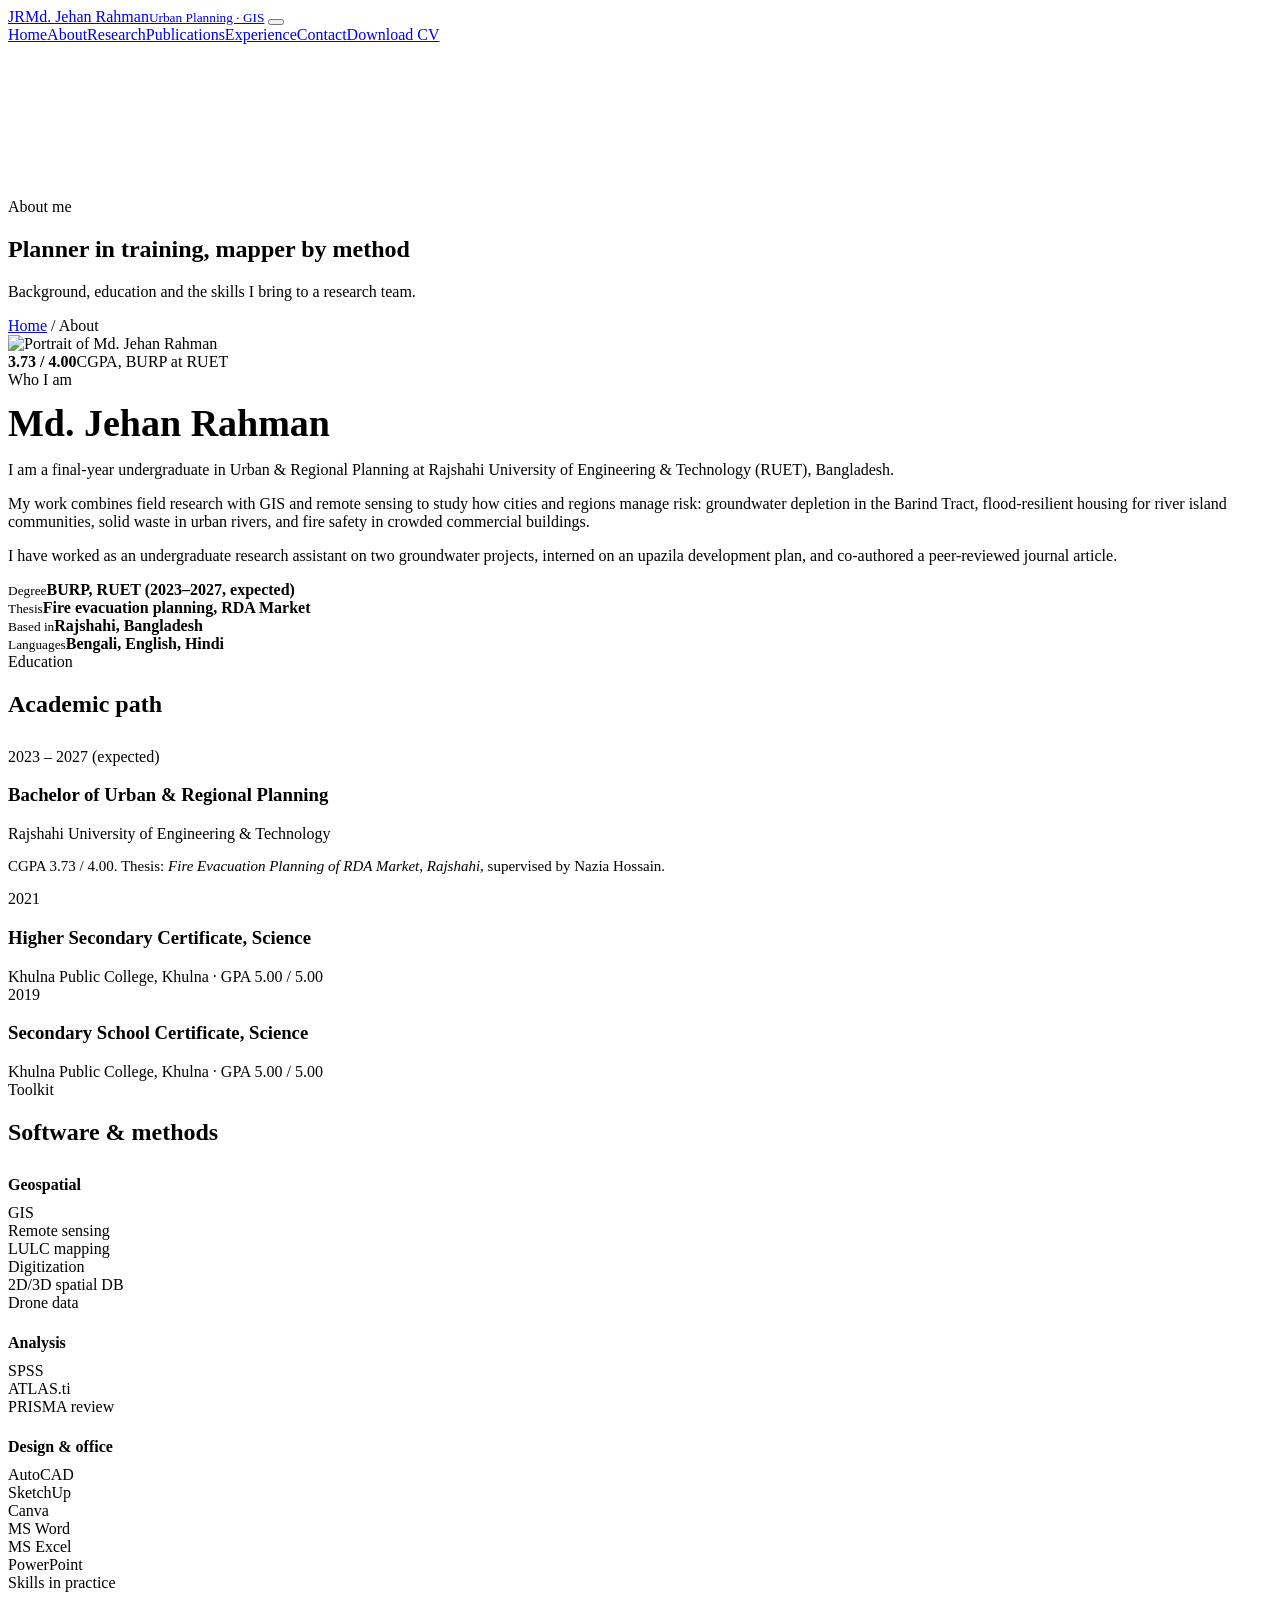
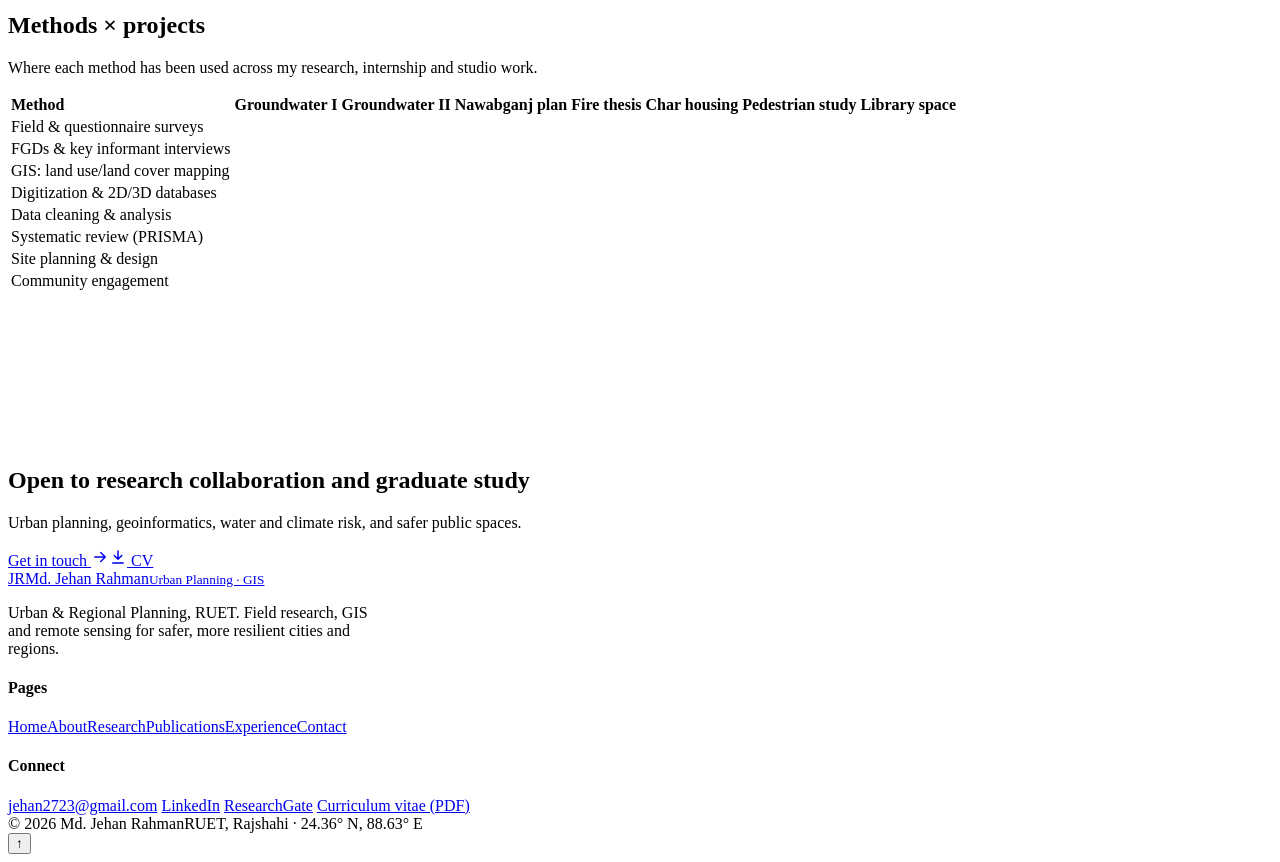
==== about.html @ f8456191 "Add files via upload" ====
<!DOCTYPE html>
<html lang="en">
<head>
<meta charset="utf-8">
<meta name="viewport" content="width=device-width, initial-scale=1">
<title>About | Md. Jehan Rahman</title>
<meta name="description" content="Background, education and skills of Md. Jehan Rahman, Urban & Regional Planning, RUET.">
<meta property="og:title" content="About | Md. Jehan Rahman">
<meta property="og:description" content="Background, education and skills of Md. Jehan Rahman, Urban & Regional Planning, RUET.">
<meta property="og:image" content="assets/img/photo.jpg">
<meta name="theme-color" content="#0b1626">
<link rel="icon" href="data:image/svg+xml,%3Csvg xmlns='http://www.w3.org/2000/svg' viewBox='0 0 64 64'%3E%3Crect width='64' height='64' rx='14' fill='%230b1626'/%3E%3Cpath d='M12 44 26 26l9 11 6-7 11 14z' fill='%2314a094'/%3E%3Ccircle cx='44' cy='20' r='5' fill='%23e0b65a'/%3E%3C/svg%3E">
<link rel="preconnect" href="https://fonts.googleapis.com"><link rel="preconnect" href="https://fonts.gstatic.com" crossorigin>
<link href="https://fonts.googleapis.com/css2?family=Inter:wght@400;500;600;700&family=Space+Grotesk:wght@500;600;700&display=swap" rel="stylesheet">
<link rel="stylesheet" href="assets/css/style.css">
</head>
<body data-page="about">
<div class="progress"></div>
<header class="site-head">
  <div class="wrap">
    <a class="brand" href="index.html"><span class="mk">JR</span><span>Md. Jehan Rahman<small>Urban Planning · GIS</small></span></a>
    <button class="menu-btn" aria-label="Open menu" aria-expanded="false"><span></span><span></span><span></span></button>
    <nav class="nav" aria-label="Main"><a href="index.html" data-p="home">Home</a><a href="about.html" data-p="about">About</a><a href="research.html" data-p="research">Research</a><a href="publications.html" data-p="publications">Publications</a><a href="experience.html" data-p="experience">Experience</a><a href="contact.html" data-p="contact">Contact</a><a class="cv" href="cv.pdf" target="_blank" rel="noopener">Download CV</a></nav>
  </div>
</header>
<section class="banner"><canvas class="contours" data-seed="3" aria-hidden="true"></canvas>
  <div class="wrap"><span class="eyebrow">About me</span><h1>Planner in training, mapper by method</h1><p>Background, education and the skills I bring to a research team.</p>
  <div class="crumbs"><a href="index.html">Home</a> / About</div></div></section>
<section class="blk"><div class="wrap split" style="grid-template-columns:.8fr 1.2fr">
  <div class="portrait rv"><img src="assets/img/photo.jpg" alt="Portrait of Md. Jehan Rahman"><div class="chip"><b>3.73 / 4.00</b>CGPA, BURP at RUET</div></div>
  <div class="rv">
    <span class="kicker">Who I am</span><h2 style="font-size:clamp(26px,3vw,38px);margin:12px 0 16px">Md. Jehan Rahman</h2>
    <p style="color:var(--muted);margin-bottom:12px">I am a final-year undergraduate in Urban &amp; Regional Planning at Rajshahi University of Engineering &amp; Technology (RUET), Bangladesh.</p>
    <p style="color:var(--muted);margin-bottom:12px">My work combines field research with GIS and remote sensing to study how cities and regions manage risk: groundwater depletion in the Barind Tract, flood-resilient housing for river island communities, solid waste in urban rivers, and fire safety in crowded commercial buildings.</p>
    <p style="color:var(--muted)">I have worked as an undergraduate research assistant on two groundwater projects, interned on an upazila development plan, and co-authored a peer-reviewed journal article.</p>
    <div class="facts">
      <div><small>Degree</small><b>BURP, RUET (2023–2027, expected)</b></div>
      <div><small>Thesis</small><b>Fire evacuation planning, RDA Market</b></div>
      <div><small>Based in</small><b>Rajshahi, Bangladesh</b></div>
      <div><small>Languages</small><b>Bengali, English, Hindi</b></div>
    </div>
  </div>
</div></section>

<section class="blk alt"><div class="wrap split" style="align-items:start">
  <div class="rv">
    <div class="sec-head" style="margin-bottom:30px"><span class="kicker">Education</span><h2>Academic path</h2></div>
    <div class="tl">
      <div class="it"><div class="when">2023 – 2027 (expected)</div><h3>Bachelor of Urban &amp; Regional Planning</h3><div class="org">Rajshahi University of Engineering &amp; Technology</div><p style="color:var(--muted);font-size:15px">CGPA 3.73 / 4.00. Thesis: <i>Fire Evacuation Planning of RDA Market, Rajshahi</i>, supervised by Nazia Hossain.</p></div>
      <div class="it"><div class="when">2021</div><h3>Higher Secondary Certificate, Science</h3><div class="org">Khulna Public College, Khulna · GPA 5.00 / 5.00</div></div>
      <div class="it"><div class="when">2019</div><h3>Secondary School Certificate, Science</h3><div class="org">Khulna Public College, Khulna · GPA 5.00 / 5.00</div></div>
    </div>
  </div>
  <div class="rv d1">
    <div class="sec-head" style="margin-bottom:30px"><span class="kicker">Toolkit</span><h2>Software &amp; methods</h2></div>
    <h4 style="margin-bottom:10px">Geospatial</h4>
    <div class="tools" style="margin-bottom:22px"><div class="tool"><i></i>GIS</div><div class="tool"><i></i>Remote sensing</div><div class="tool"><i></i>LULC mapping</div><div class="tool"><i></i>Digitization</div><div class="tool"><i></i>2D/3D spatial DB</div><div class="tool"><i></i>Drone data</div></div>
    <h4 style="margin-bottom:10px">Analysis</h4>
    <div class="tools" style="margin-bottom:22px"><div class="tool"><i style="background:#3d6fb5"></i>SPSS</div><div class="tool"><i style="background:#3d6fb5"></i>ATLAS.ti</div><div class="tool"><i style="background:#3d6fb5"></i>PRISMA review</div></div>
    <h4 style="margin-bottom:10px">Design &amp; office</h4>
    <div class="tools"><div class="tool"><i style="background:#e0b65a"></i>AutoCAD</div><div class="tool"><i style="background:#e0b65a"></i>SketchUp</div><div class="tool"><i style="background:#e0b65a"></i>Canva</div><div class="tool"><i style="background:#e0b65a"></i>MS Word</div><div class="tool"><i style="background:#e0b65a"></i>MS Excel</div><div class="tool"><i style="background:#e0b65a"></i>PowerPoint</div></div>
  </div>
</div></section>

<section class="blk"><div class="wrap">
  <div class="sec-head rv"><span class="kicker">Skills in practice</span><h2>Methods × projects</h2><p>Where each method has been used across my research, internship and studio work.</p></div>
  <div class="card rv" style="padding:0;overflow-x:auto"><table class="matrix"><thead><tr><th style="text-align:left">Method</th><th><span>Groundwater I</span></th><th><span>Groundwater II</span></th><th><span>Nawabganj plan</span></th><th><span>Fire thesis</span></th><th><span>Char housing</span></th><th><span>Pedestrian study</span></th><th><span>Library space</span></th></tr></thead><tbody><tr><td>Field &amp; questionnaire surveys</td><td><i class="on"></i></td><td><i class="on"></i></td><td><i></i></td><td><i></i></td><td><i></i></td><td><i class="on"></i></td><td><i></i></td></tr><tr><td>FGDs &amp; key informant interviews</td><td><i class="on"></i></td><td><i class="on"></i></td><td><i></i></td><td><i></i></td><td><i></i></td><td><i></i></td><td><i></i></td></tr><tr><td>GIS: land use/land cover mapping</td><td><i class="on"></i></td><td><i></i></td><td><i></i></td><td><i></i></td><td><i></i></td><td><i></i></td><td><i></i></td></tr><tr><td>Digitization &amp; 2D/3D databases</td><td><i></i></td><td><i></i></td><td><i class="on"></i></td><td><i></i></td><td><i></i></td><td><i></i></td><td><i></i></td></tr><tr><td>Data cleaning &amp; analysis</td><td><i class="on"></i></td><td><i class="on"></i></td><td><i></i></td><td><i></i></td><td><i></i></td><td><i></i></td><td><i></i></td></tr><tr><td>Systematic review (PRISMA)</td><td><i></i></td><td><i></i></td><td><i></i></td><td><i class="on"></i></td><td><i></i></td><td><i></i></td><td><i></i></td></tr><tr><td>Site planning &amp; design</td><td><i></i></td><td><i></i></td><td><i></i></td><td><i></i></td><td><i class="on"></i></td><td><i></i></td><td><i class="on"></i></td></tr><tr><td>Community engagement</td><td><i></i></td><td><i></i></td><td><i class="on"></i></td><td><i></i></td><td><i></i></td><td><i></i></td><td><i></i></td></tr></tbody></table></div>
</div></section>
<section class="blk"><div class="wrap"><div class="cta rv"><canvas class="contours" data-seed="21" aria-hidden="true"></canvas>
  <div><h2>Open to research collaboration and graduate study</h2><p>Urban planning, geoinformatics, water and climate risk, and safer public spaces.</p></div>
  <div class="btns" style="margin:0"><a class="btn pri" href="contact.html">Get in touch <svg viewBox="0 0 24 24" fill="none" stroke="currentColor" stroke-width="2" stroke-linecap="round" stroke-linejoin="round" width="18" height="18"><path d="M5 12h14M13 6l6 6-6 6"/></svg></a><a class="btn ghost" href="cv.pdf" target="_blank" rel="noopener"><svg viewBox="0 0 24 24" fill="none" stroke="currentColor" stroke-width="2" stroke-linecap="round" stroke-linejoin="round" width="18" height="18"><path d="M12 4v11M7 10l5 5 5-5M5 20h14"/></svg> CV</a></div>
</div></div></section>

<footer>
  <div class="wrap">
    <div class="top">
      <div style="max-width:360px">
        <a class="brand" href="index.html" style="margin-bottom:14px"><span class="mk">JR</span><span>Md. Jehan Rahman<small>Urban Planning · GIS</small></span></a>
        <p>Urban &amp; Regional Planning, RUET. Field research, GIS and remote sensing for safer, more resilient cities and regions.</p>
      </div>
      <div><h4>Pages</h4><a href="index.html">Home</a><a href="about.html">About</a><a href="research.html">Research</a><a href="publications.html">Publications</a><a href="experience.html">Experience</a><a href="contact.html">Contact</a></div>
      <div><h4>Connect</h4>
        <a href="https://mail.google.com/mail/?view=cm&amp;fs=1&amp;to=jehan2723@gmail.com" target="_blank" rel="noopener">jehan2723@gmail.com</a>
        <a href="https://www.linkedin.com/in/jehanrahmanofficial/" target="_blank" rel="noopener">LinkedIn</a>
        <a href="https://www.researchgate.net/profile/Md-Jehan-Rahman" target="_blank" rel="noopener">ResearchGate</a>
        <a href="cv.pdf" target="_blank" rel="noopener">Curriculum vitae (PDF)</a>
      </div>
    </div>
    <div class="bot"><span>© <span id="yr">2026</span> Md. Jehan Rahman</span><span class="mono coords">RUET, Rajshahi · 24.36° N, 88.63° E</span></div>
  </div>
</footer>
<button class="totop" aria-label="Back to top">↑</button>
<script src="assets/js/main.js"></script>
</body>
</html>
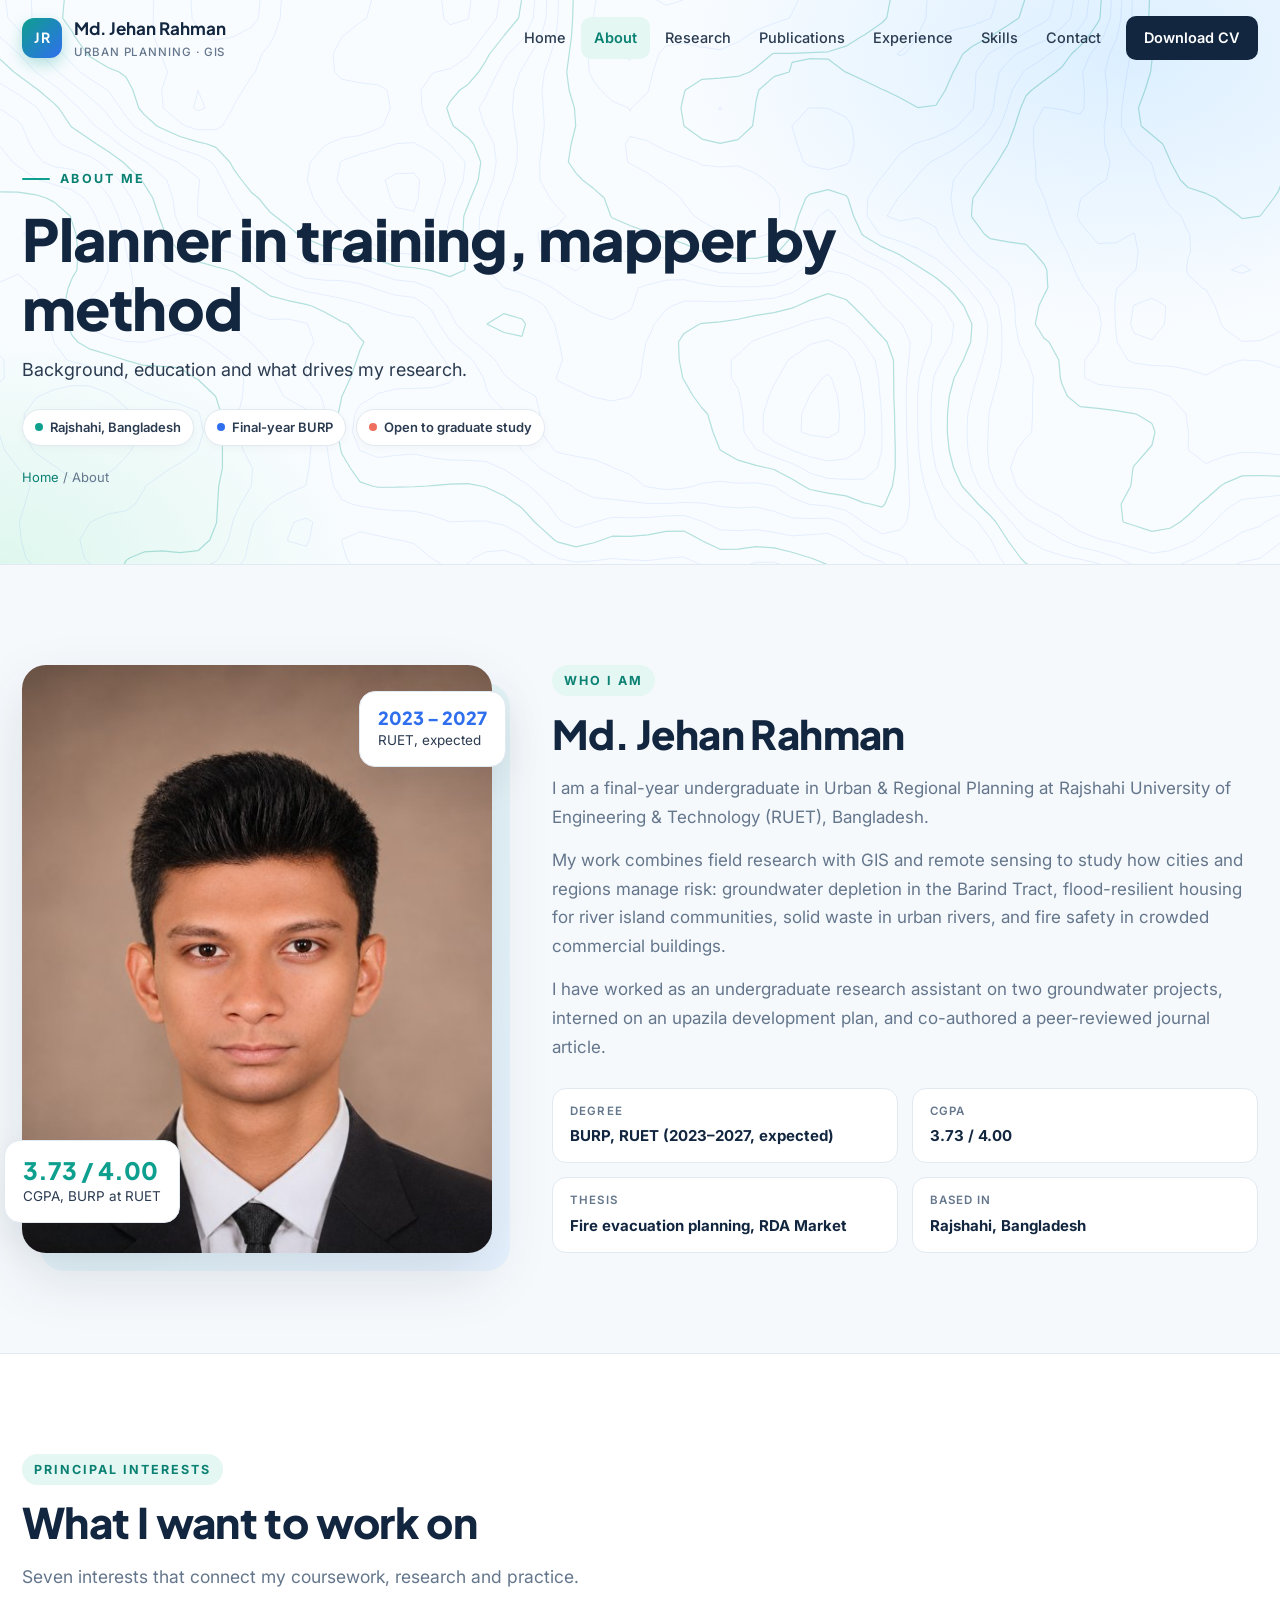
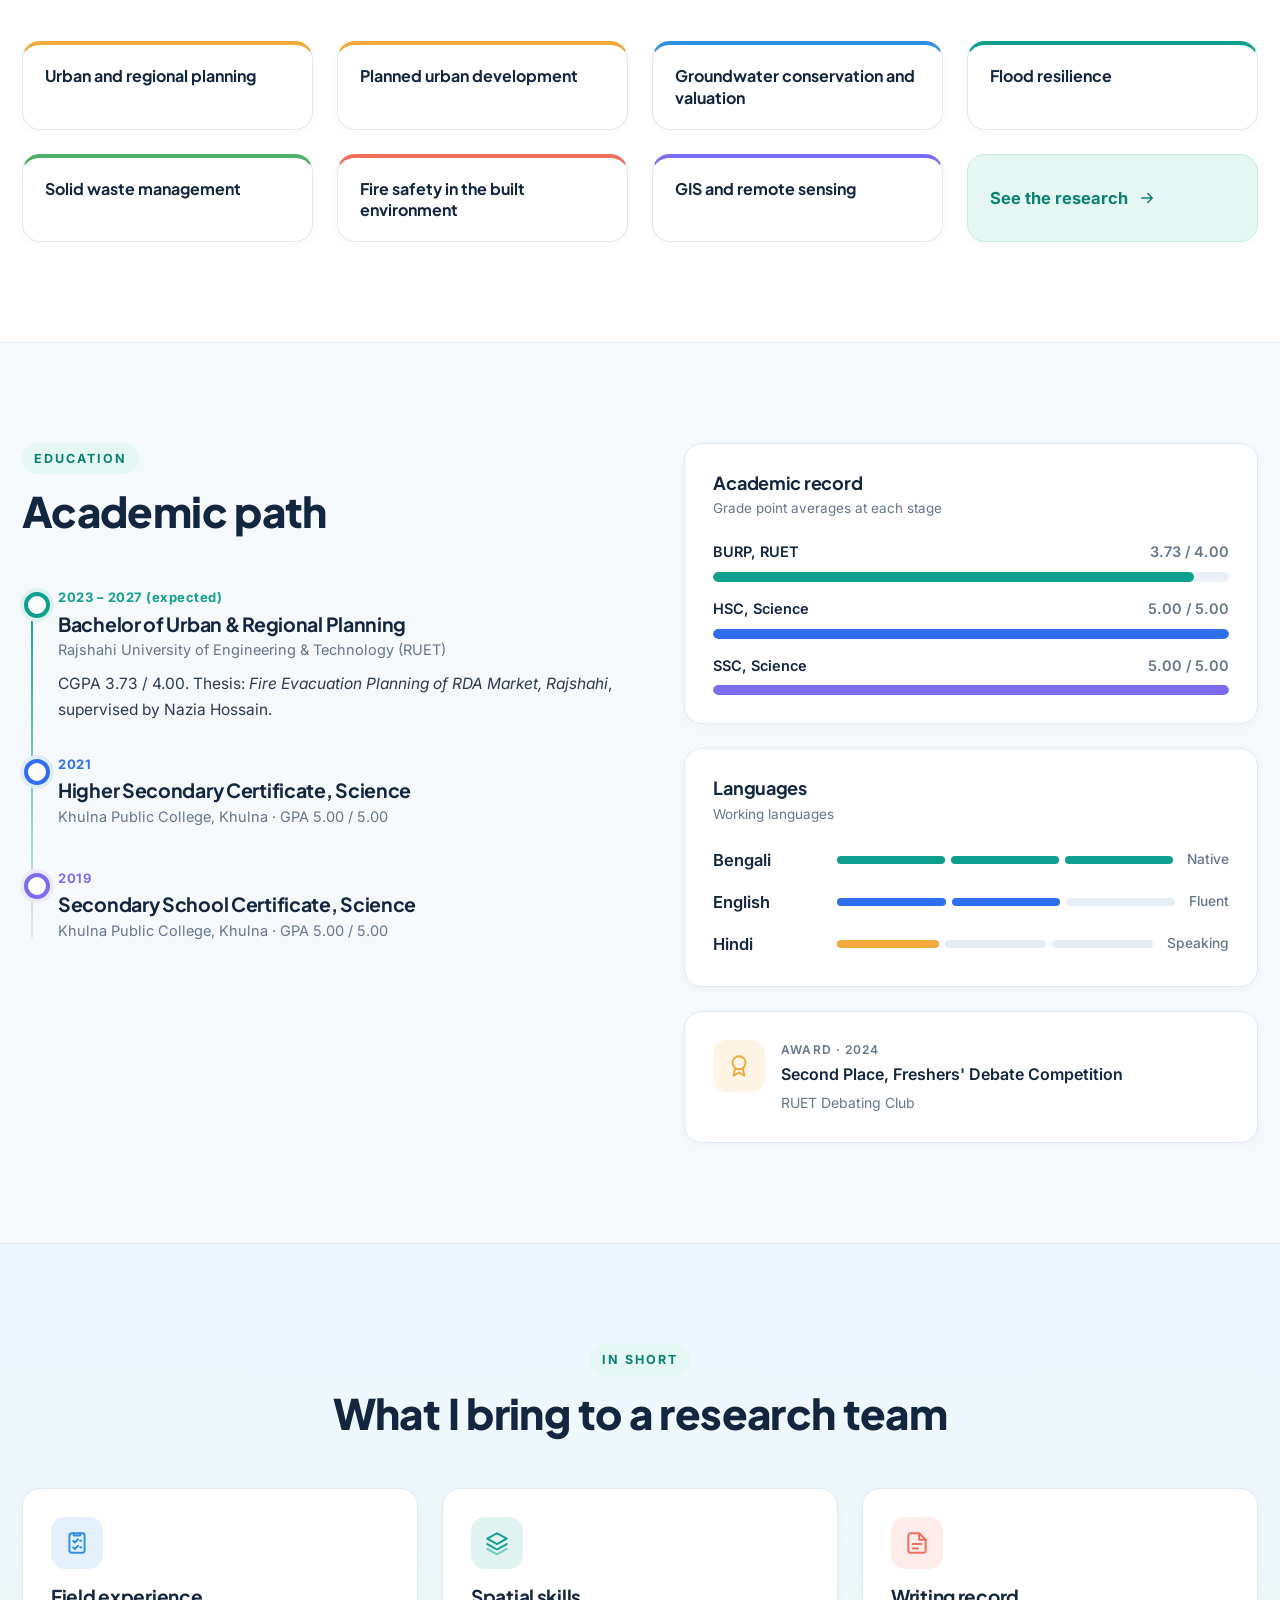
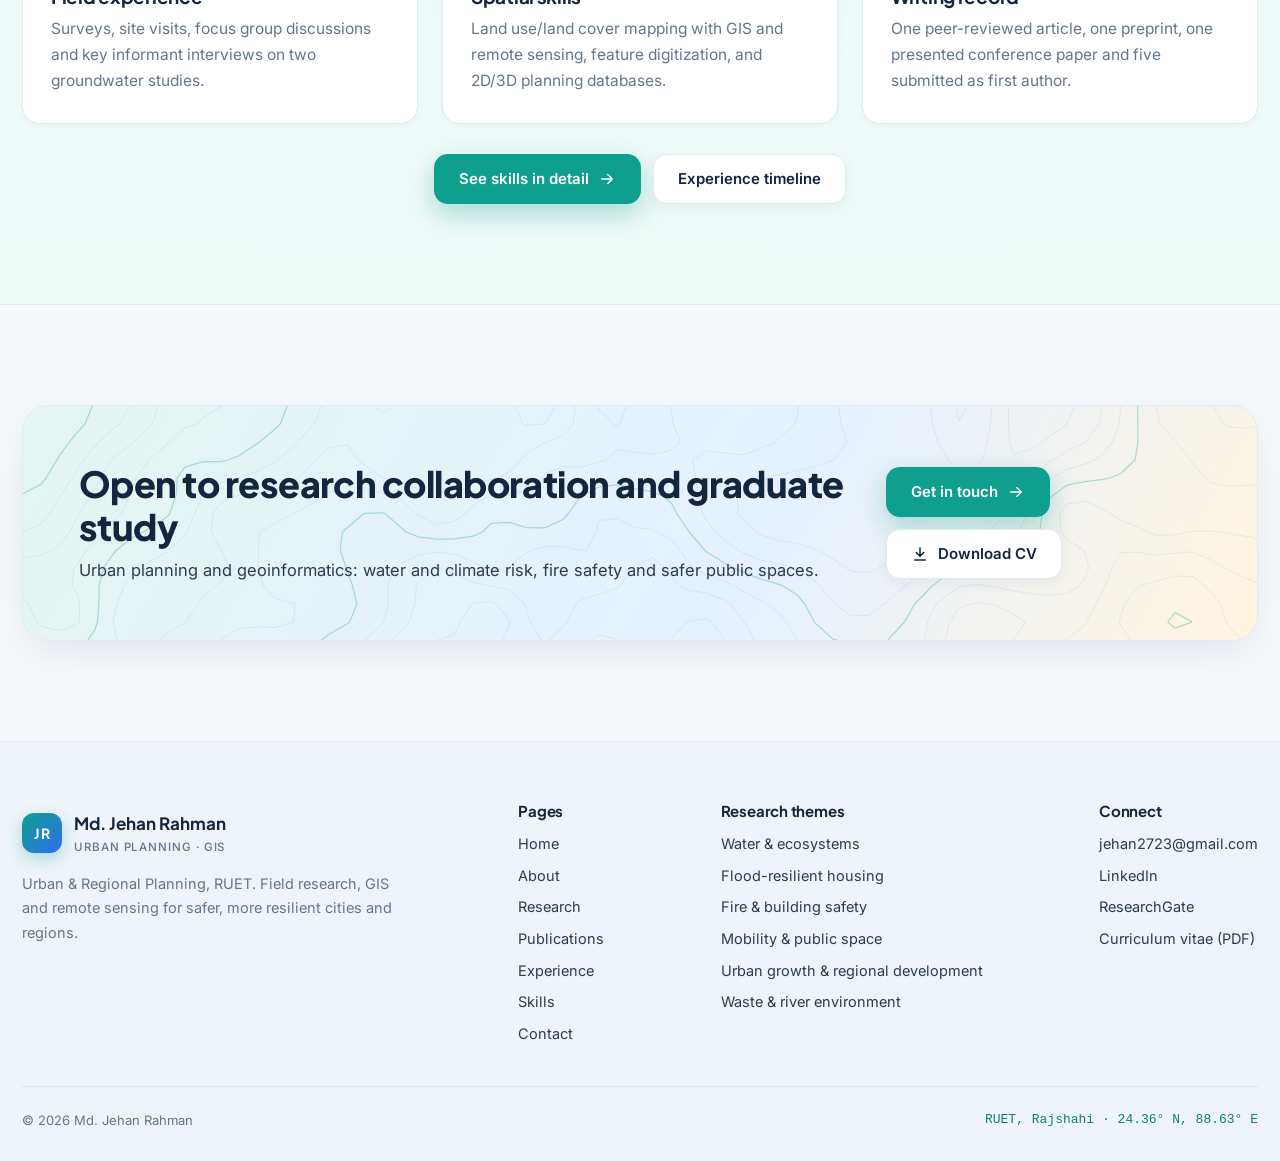
==== commit 986e0735: "Add files via upload" ====
--- a/about.html
+++ b/about.html
@@ -4,14 +4,14 @@
 <meta charset="utf-8">
 <meta name="viewport" content="width=device-width, initial-scale=1">
 <title>About | Md. Jehan Rahman</title>
-<meta name="description" content="Background, education and skills of Md. Jehan Rahman, Urban & Regional Planning, RUET.">
+<meta name="description" content="Background, education and interests of Md. Jehan Rahman, Urban &amp; Regional Planning, RUET.">
 <meta property="og:title" content="About | Md. Jehan Rahman">
-<meta property="og:description" content="Background, education and skills of Md. Jehan Rahman, Urban & Regional Planning, RUET.">
+<meta property="og:description" content="Background, education and interests of Md. Jehan Rahman, Urban &amp; Regional Planning, RUET.">
 <meta property="og:image" content="assets/img/photo.jpg">
-<meta name="theme-color" content="#0b1626">
-<link rel="icon" href="data:image/svg+xml,%3Csvg xmlns='http://www.w3.org/2000/svg' viewBox='0 0 64 64'%3E%3Crect width='64' height='64' rx='14' fill='%230b1626'/%3E%3Cpath d='M12 44 26 26l9 11 6-7 11 14z' fill='%2314a094'/%3E%3Ccircle cx='44' cy='20' r='5' fill='%23e0b65a'/%3E%3C/svg%3E">
+<meta name="theme-color" content="#f9fcff">
+<link rel="icon" href="data:image/svg+xml,%3Csvg xmlns='http://www.w3.org/2000/svg' viewBox='0 0 64 64'%3E%3Crect width='64' height='64' rx='16' fill='%230e9f8e'/%3E%3Cpath d='M12 46 26 27l9 11 6-7 11 15z' fill='%23fff'/%3E%3Ccircle cx='44' cy='20' r='5' fill='%23f2a93b'/%3E%3C/svg%3E">
 <link rel="preconnect" href="https://fonts.googleapis.com"><link rel="preconnect" href="https://fonts.gstatic.com" crossorigin>
-<link href="https://fonts.googleapis.com/css2?family=Inter:wght@400;500;600;700&family=Space+Grotesk:wght@500;600;700&display=swap" rel="stylesheet">
+<link href="https://fonts.googleapis.com/css2?family=Inter:wght@400;500;600;700&family=Plus+Jakarta+Sans:wght@600;700;800&display=swap" rel="stylesheet">
 <link rel="stylesheet" href="assets/css/style.css">
 </head>
 <body data-page="about">
@@ -20,65 +20,85 @@
   <div class="wrap">
     <a class="brand" href="index.html"><span class="mk">JR</span><span>Md. Jehan Rahman<small>Urban Planning · GIS</small></span></a>
     <button class="menu-btn" aria-label="Open menu" aria-expanded="false"><span></span><span></span><span></span></button>
-    <nav class="nav" aria-label="Main"><a href="index.html" data-p="home">Home</a><a href="about.html" data-p="about">About</a><a href="research.html" data-p="research">Research</a><a href="publications.html" data-p="publications">Publications</a><a href="experience.html" data-p="experience">Experience</a><a href="contact.html" data-p="contact">Contact</a><a class="cv" href="cv.pdf" target="_blank" rel="noopener">Download CV</a></nav>
+    <nav class="nav" aria-label="Main"><a href="index.html" data-p="home">Home</a><a href="about.html" data-p="about">About</a><a href="research.html" data-p="research">Research</a><a href="publications.html" data-p="publications">Publications</a><a href="experience.html" data-p="experience">Experience</a><a href="skills.html" data-p="skills">Skills</a><a href="contact.html" data-p="contact">Contact</a><a class="cv" href="cv.pdf" target="_blank" rel="noopener">Download CV</a></nav>
   </div>
 </header>
+<main>
 <section class="banner"><canvas class="contours" data-seed="3" aria-hidden="true"></canvas>
-  <div class="wrap"><span class="eyebrow">About me</span><h1>Planner in training, mapper by method</h1><p>Background, education and the skills I bring to a research team.</p>
+  <div class="wrap"><span class="eyebrow">About me</span><h1>Planner in training, mapper by method</h1><p>Background, education and what drives my research.</p><div class="quick"><span class="pill" style="--c:#0e9f8e"><i></i>Rajshahi, Bangladesh</span><span class="pill" style="--c:#2f6fed"><i></i>Final-year BURP</span><span class="pill" style="--c:#ef6f5e"><i></i>Open to graduate study</span></div>
   <div class="crumbs"><a href="index.html">Home</a> / About</div></div></section>
 <section class="blk"><div class="wrap split" style="grid-template-columns:.8fr 1.2fr">
-  <div class="portrait rv"><img src="assets/img/photo.jpg" alt="Portrait of Md. Jehan Rahman"><div class="chip"><b>3.73 / 4.00</b>CGPA, BURP at RUET</div></div>
-  <div class="rv">
-    <span class="kicker">Who I am</span><h2 style="font-size:clamp(26px,3vw,38px);margin:12px 0 16px">Md. Jehan Rahman</h2>
-    <p style="color:var(--muted);margin-bottom:12px">I am a final-year undergraduate in Urban &amp; Regional Planning at Rajshahi University of Engineering &amp; Technology (RUET), Bangladesh.</p>
-    <p style="color:var(--muted);margin-bottom:12px">My work combines field research with GIS and remote sensing to study how cities and regions manage risk: groundwater depletion in the Barind Tract, flood-resilient housing for river island communities, solid waste in urban rivers, and fire safety in crowded commercial buildings.</p>
-    <p style="color:var(--muted)">I have worked as an undergraduate research assistant on two groundwater projects, interned on an upazila development plan, and co-authored a peer-reviewed journal article.</p>
+  <div class="portrait rv"><img src="assets/img/photo.jpg" alt="Portrait of Md. Jehan Rahman"><div class="chip"><b>3.73 / 4.00</b>CGPA, BURP at RUET</div><div class="chip chip2"><b>2023 – 2027</b>RUET, expected</div></div>
+  <div class="rv d1">
+    <span class="kicker">Who I am</span><h2 style="font-size:clamp(28px,3.2vw,40px);font-weight:800;margin:14px 0 16px">Md. Jehan Rahman</h2>
+    <p class="lead-p">I am a final-year undergraduate in Urban &amp; Regional Planning at Rajshahi University of Engineering &amp; Technology (RUET), Bangladesh.</p>
+    <p class="lead-p">My work combines field research with GIS and remote sensing to study how cities and regions manage risk: groundwater depletion in the Barind Tract, flood-resilient housing for river island communities, solid waste in urban rivers, and fire safety in crowded commercial buildings.</p>
+    <p class="lead-p">I have worked as an undergraduate research assistant on two groundwater projects, interned on an upazila development plan, and co-authored a peer-reviewed journal article.</p>
     <div class="facts">
       <div><small>Degree</small><b>BURP, RUET (2023–2027, expected)</b></div>
+      <div><small>CGPA</small><b>3.73 / 4.00</b></div>
       <div><small>Thesis</small><b>Fire evacuation planning, RDA Market</b></div>
       <div><small>Based in</small><b>Rajshahi, Bangladesh</b></div>
-      <div><small>Languages</small><b>Bengali, English, Hindi</b></div>
     </div>
   </div>
 </div></section>
 
-<section class="blk alt"><div class="wrap split" style="align-items:start">
+<section class="blk alt"><div class="wrap">
+  <div class="sec-head rv"><span class="kicker">Principal interests</span><h2>What I want to work on</h2><p>Seven interests that connect my coursework, research and practice.</p></div>
+  <div class="grid g4 rv"><div class="card" style="padding:20px 22px;border-top:4px solid #f2a93b"><b style="color:var(--ink);font-family:var(--head);font-size:16px;line-height:1.35;display:block">Urban and regional planning</b></div><div class="card" style="padding:20px 22px;border-top:4px solid #f2a93b"><b style="color:var(--ink);font-family:var(--head);font-size:16px;line-height:1.35;display:block">Planned urban development</b></div><div class="card" style="padding:20px 22px;border-top:4px solid #2f8fe0"><b style="color:var(--ink);font-family:var(--head);font-size:16px;line-height:1.35;display:block">Groundwater conservation and valuation</b></div><div class="card" style="padding:20px 22px;border-top:4px solid #0e9f8e"><b style="color:var(--ink);font-family:var(--head);font-size:16px;line-height:1.35;display:block">Flood resilience</b></div><div class="card" style="padding:20px 22px;border-top:4px solid #4caf6a"><b style="color:var(--ink);font-family:var(--head);font-size:16px;line-height:1.35;display:block">Solid waste management</b></div><div class="card" style="padding:20px 22px;border-top:4px solid #ef6f5e"><b style="color:var(--ink);font-family:var(--head);font-size:16px;line-height:1.35;display:block">Fire safety in the built environment</b></div><div class="card" style="padding:20px 22px;border-top:4px solid #7b6cf0"><b style="color:var(--ink);font-family:var(--head);font-size:16px;line-height:1.35;display:block">GIS and remote sensing</b></div>
+    <a class="card" href="research.html" style="padding:20px 22px;background:var(--mint);border-color:#c5ebe3;display:flex;align-items:center;gap:10px;font-weight:700;color:var(--prid)">See the research <svg viewBox="0 0 24 24" fill="none" stroke="currentColor" stroke-width="2" stroke-linecap="round" stroke-linejoin="round" width="18" height="18" aria-hidden="true"><path d="M5 12h14M13 6l6 6-6 6"/></svg></a></div>
+</div></section>
+
+<section class="blk"><div class="wrap split" style="align-items:start">
   <div class="rv">
-    <div class="sec-head" style="margin-bottom:30px"><span class="kicker">Education</span><h2>Academic path</h2></div>
+    <div class="sec-head rv"><span class="kicker">Education</span><h2>Academic path</h2></div>
     <div class="tl">
-      <div class="it"><div class="when">2023 – 2027 (expected)</div><h3>Bachelor of Urban &amp; Regional Planning</h3><div class="org">Rajshahi University of Engineering &amp; Technology</div><p style="color:var(--muted);font-size:15px">CGPA 3.73 / 4.00. Thesis: <i>Fire Evacuation Planning of RDA Market, Rajshahi</i>, supervised by Nazia Hossain.</p></div>
-      <div class="it"><div class="when">2021</div><h3>Higher Secondary Certificate, Science</h3><div class="org">Khulna Public College, Khulna · GPA 5.00 / 5.00</div></div>
-      <div class="it"><div class="when">2019</div><h3>Secondary School Certificate, Science</h3><div class="org">Khulna Public College, Khulna · GPA 5.00 / 5.00</div></div>
+      <div class="it" style="--c:#0e9f8e"><div class="when">2023 – 2027 (expected)</div><h3>Bachelor of Urban &amp; Regional Planning</h3><div class="org">Rajshahi University of Engineering &amp; Technology (RUET)</div>
+        <p style="color:var(--text);font-size:15.5px">CGPA 3.73 / 4.00. Thesis: <i>Fire Evacuation Planning of RDA Market, Rajshahi</i>, supervised by Nazia Hossain.</p></div>
+      <div class="it" style="--c:#2f6fed"><div class="when">2021</div><h3>Higher Secondary Certificate, Science</h3><div class="org">Khulna Public College, Khulna · GPA 5.00 / 5.00</div></div>
+      <div class="it" style="--c:#7b6cf0"><div class="when">2019</div><h3>Secondary School Certificate, Science</h3><div class="org">Khulna Public College, Khulna · GPA 5.00 / 5.00</div></div>
     </div>
   </div>
-  <div class="rv d1">
-    <div class="sec-head" style="margin-bottom:30px"><span class="kicker">Toolkit</span><h2>Software &amp; methods</h2></div>
-    <h4 style="margin-bottom:10px">Geospatial</h4>
-    <div class="tools" style="margin-bottom:22px"><div class="tool"><i></i>GIS</div><div class="tool"><i></i>Remote sensing</div><div class="tool"><i></i>LULC mapping</div><div class="tool"><i></i>Digitization</div><div class="tool"><i></i>2D/3D spatial DB</div><div class="tool"><i></i>Drone data</div></div>
-    <h4 style="margin-bottom:10px">Analysis</h4>
-    <div class="tools" style="margin-bottom:22px"><div class="tool"><i style="background:#3d6fb5"></i>SPSS</div><div class="tool"><i style="background:#3d6fb5"></i>ATLAS.ti</div><div class="tool"><i style="background:#3d6fb5"></i>PRISMA review</div></div>
-    <h4 style="margin-bottom:10px">Design &amp; office</h4>
-    <div class="tools"><div class="tool"><i style="background:#e0b65a"></i>AutoCAD</div><div class="tool"><i style="background:#e0b65a"></i>SketchUp</div><div class="tool"><i style="background:#e0b65a"></i>Canva</div><div class="tool"><i style="background:#e0b65a"></i>MS Word</div><div class="tool"><i style="background:#e0b65a"></i>MS Excel</div><div class="tool"><i style="background:#e0b65a"></i>PowerPoint</div></div>
+  <div class="grid rv d1">
+    <div class="card flat chart-card"><h3>Academic record</h3><div class="sub">Grade point averages at each stage</div>
+      <div class="hbars">
+        <div class="hb" style="--c:#0e9f8e"><div class="top">BURP, RUET <span>3.73 / 4.00</span></div><div class="track"><div class="fill" data-w="93.25"></div></div></div>
+        <div class="hb" style="--c:#2f6fed"><div class="top">HSC, Science <span>5.00 / 5.00</span></div><div class="track"><div class="fill" data-w="100"></div></div></div>
+        <div class="hb" style="--c:#7b6cf0"><div class="top">SSC, Science <span>5.00 / 5.00</span></div><div class="track"><div class="fill" data-w="100"></div></div></div>
+      </div></div>
+    <div class="card flat chart-card"><h3>Languages</h3><div class="sub">Working languages</div>
+      <div class="lang">
+        <div class="l" style="--c:#0e9f8e">Bengali<div class="dots"><i class="f"></i><i class="f"></i><i class="f"></i></div><small>Native</small></div>
+        <div class="l" style="--c:#2f6fed">English<div class="dots"><i class="f"></i><i class="f"></i><i></i></div><small>Fluent</small></div>
+        <div class="l" style="--c:#f2a93b">Hindi<div class="dots"><i class="f"></i><i></i><i></i></div><small>Speaking</small></div>
+      </div></div>
+    <div class="card flat cbox"><div class="ico" style="--c:#f2a93b"><svg viewBox="0 0 24 24" fill="none" stroke="currentColor" stroke-width="1.8" stroke-linecap="round" stroke-linejoin="round" aria-hidden="true"><circle cx="12" cy="9" r="6"/><path d="m8.5 14-1.5 7 5-3 5 3-1.5-7"/></svg></div><div><small>Award · 2024</small><b>Second Place, Freshers&#39; Debate Competition</b><p>RUET Debating Club</p></div></div>
   </div>
 </div></section>
 
-<section class="blk"><div class="wrap">
-  <div class="sec-head rv"><span class="kicker">Skills in practice</span><h2>Methods × projects</h2><p>Where each method has been used across my research, internship and studio work.</p></div>
-  <div class="card rv" style="padding:0;overflow-x:auto"><table class="matrix"><thead><tr><th style="text-align:left">Method</th><th><span>Groundwater I</span></th><th><span>Groundwater II</span></th><th><span>Nawabganj plan</span></th><th><span>Fire thesis</span></th><th><span>Char housing</span></th><th><span>Pedestrian study</span></th><th><span>Library space</span></th></tr></thead><tbody><tr><td>Field &amp; questionnaire surveys</td><td><i class="on"></i></td><td><i class="on"></i></td><td><i></i></td><td><i></i></td><td><i></i></td><td><i class="on"></i></td><td><i></i></td></tr><tr><td>FGDs &amp; key informant interviews</td><td><i class="on"></i></td><td><i class="on"></i></td><td><i></i></td><td><i></i></td><td><i></i></td><td><i></i></td><td><i></i></td></tr><tr><td>GIS: land use/land cover mapping</td><td><i class="on"></i></td><td><i></i></td><td><i></i></td><td><i></i></td><td><i></i></td><td><i></i></td><td><i></i></td></tr><tr><td>Digitization &amp; 2D/3D databases</td><td><i></i></td><td><i></i></td><td><i class="on"></i></td><td><i></i></td><td><i></i></td><td><i></i></td><td><i></i></td></tr><tr><td>Data cleaning &amp; analysis</td><td><i class="on"></i></td><td><i class="on"></i></td><td><i></i></td><td><i></i></td><td><i></i></td><td><i></i></td><td><i></i></td></tr><tr><td>Systematic review (PRISMA)</td><td><i></i></td><td><i></i></td><td><i></i></td><td><i class="on"></i></td><td><i></i></td><td><i></i></td><td><i></i></td></tr><tr><td>Site planning &amp; design</td><td><i></i></td><td><i></i></td><td><i></i></td><td><i></i></td><td><i class="on"></i></td><td><i></i></td><td><i class="on"></i></td></tr><tr><td>Community engagement</td><td><i></i></td><td><i></i></td><td><i class="on"></i></td><td><i></i></td><td><i></i></td><td><i></i></td><td><i></i></td></tr></tbody></table></div>
+<section class="blk tint"><div class="wrap">
+  <div class="sec-head rv center"><span class="kicker">In short</span><h2>What I bring to a research team</h2></div>
+  <div class="grid g3">
+    <div class="card rv"><div class="ico" style="--c:#2f8fe0"><svg viewBox="0 0 24 24" fill="none" stroke="currentColor" stroke-width="1.8" stroke-linecap="round" stroke-linejoin="round" aria-hidden="true"><rect x="5" y="3" width="14" height="18" rx="2"/><path d="M9 3v2h6V3M8.5 10l1.5 1.5L13 8.5M8.5 16l1.5 1.5L13 14.5M15 10h1M15 16h1"/></svg></div><h3>Field experience</h3><p>Surveys, site visits, focus group discussions and key informant interviews on two groundwater studies.</p></div>
+    <div class="card rv d1"><div class="ico" style="--c:#0e9f8e"><svg viewBox="0 0 24 24" fill="none" stroke="currentColor" stroke-width="1.8" stroke-linecap="round" stroke-linejoin="round" aria-hidden="true"><path d="m12 3 9 5-9 5-9-5 9-5z"/><path d="m3 13 9 5 9-5"/><path d="m3 17.5 9 5 9-5" opacity=".5"/></svg></div><h3>Spatial skills</h3><p>Land use/land cover mapping with GIS and remote sensing, feature digitization, and 2D/3D planning databases.</p></div>
+    <div class="card rv d2"><div class="ico" style="--c:#ef6f5e"><svg viewBox="0 0 24 24" fill="none" stroke="currentColor" stroke-width="1.8" stroke-linecap="round" stroke-linejoin="round" aria-hidden="true"><path d="M14 3H6a2 2 0 0 0-2 2v14a2 2 0 0 0 2 2h12a2 2 0 0 0 2-2V9z"/><path d="M14 3v6h6M8 13h8M8 17h5"/></svg></div><h3>Writing record</h3><p>One peer-reviewed article, one preprint, one presented conference paper and five submitted as first author.</p></div>
+  </div>
+  <div class="btns rv" style="justify-content:center"><a class="btn pri" href="skills.html">See skills in detail <svg viewBox="0 0 24 24" fill="none" stroke="currentColor" stroke-width="2" stroke-linecap="round" stroke-linejoin="round" width="18" height="18" aria-hidden="true"><path d="M5 12h14M13 6l6 6-6 6"/></svg></a><a class="btn line" href="experience.html">Experience timeline</a></div>
 </div></section>
 <section class="blk"><div class="wrap"><div class="cta rv"><canvas class="contours" data-seed="21" aria-hidden="true"></canvas>
-  <div><h2>Open to research collaboration and graduate study</h2><p>Urban planning, geoinformatics, water and climate risk, and safer public spaces.</p></div>
-  <div class="btns" style="margin:0"><a class="btn pri" href="contact.html">Get in touch <svg viewBox="0 0 24 24" fill="none" stroke="currentColor" stroke-width="2" stroke-linecap="round" stroke-linejoin="round" width="18" height="18"><path d="M5 12h14M13 6l6 6-6 6"/></svg></a><a class="btn ghost" href="cv.pdf" target="_blank" rel="noopener"><svg viewBox="0 0 24 24" fill="none" stroke="currentColor" stroke-width="2" stroke-linecap="round" stroke-linejoin="round" width="18" height="18"><path d="M12 4v11M7 10l5 5 5-5M5 20h14"/></svg> CV</a></div>
+  <div><h2>Open to research collaboration and graduate study</h2><p>Urban planning and geoinformatics: water and climate risk, fire safety and safer public spaces.</p></div>
+  <div class="btns" style="margin:0"><a class="btn pri" href="contact.html">Get in touch <svg viewBox="0 0 24 24" fill="none" stroke="currentColor" stroke-width="2" stroke-linecap="round" stroke-linejoin="round" width="18" height="18" aria-hidden="true"><path d="M5 12h14M13 6l6 6-6 6"/></svg></a><a class="btn line" href="cv.pdf" target="_blank" rel="noopener"><svg viewBox="0 0 24 24" fill="none" stroke="currentColor" stroke-width="2" stroke-linecap="round" stroke-linejoin="round" width="18" height="18" aria-hidden="true"><path d="M12 4v11M7 10l5 5 5-5M5 20h14"/></svg> Download CV</a></div>
 </div></div></section>
-
+</main>
 <footer>
   <div class="wrap">
     <div class="top">
-      <div style="max-width:360px">
+      <div style="max-width:380px">
         <a class="brand" href="index.html" style="margin-bottom:14px"><span class="mk">JR</span><span>Md. Jehan Rahman<small>Urban Planning · GIS</small></span></a>
         <p>Urban &amp; Regional Planning, RUET. Field research, GIS and remote sensing for safer, more resilient cities and regions.</p>
       </div>
-      <div><h4>Pages</h4><a href="index.html">Home</a><a href="about.html">About</a><a href="research.html">Research</a><a href="publications.html">Publications</a><a href="experience.html">Experience</a><a href="contact.html">Contact</a></div>
+      <div><h4>Pages</h4><a href="index.html">Home</a><a href="about.html">About</a><a href="research.html">Research</a><a href="publications.html">Publications</a><a href="experience.html">Experience</a><a href="skills.html">Skills</a><a href="contact.html">Contact</a></div>
+      <div><h4>Research themes</h4><a href="research.html#water">Water &amp; ecosystems</a><a href="research.html#flood">Flood-resilient housing</a><a href="research.html#fire">Fire &amp; building safety</a><a href="research.html#mobility">Mobility &amp; public space</a><a href="research.html#urban">Urban growth &amp; regional development</a><a href="publications.html#waste">Waste &amp; river environment</a></div>
       <div><h4>Connect</h4>
         <a href="https://mail.google.com/mail/?view=cm&amp;fs=1&amp;to=jehan2723@gmail.com" target="_blank" rel="noopener">jehan2723@gmail.com</a>
         <a href="https://www.linkedin.com/in/jehanrahmanofficial/" target="_blank" rel="noopener">LinkedIn</a>
--- a/assets/css/style.css
+++ b/assets/css/style.css
@@ -0,0 +1,454 @@
+/* Md. Jehan Rahman — GIS portfolio · light theme */
+:root{
+  --bg:#f6f9fc; --white:#ffffff; --ink:#12263f; --text:#2b3b50; --muted:#64768c; --line:#e1e9f1;
+  --pri:#0e9f8e; --prid:#0b8173; --blue:#2f6fed; --sky:#e8f3ff; --mint:#e4f7f2; --cream:#fff7e8;
+  --amber:#f2a93b; --coral:#ef6f5e; --violet:#7b6cf0; --green:#4caf6a; --water:#2f8fe0;
+  --r:18px; --wrap:1240px; --sh:0 14px 40px rgba(18,38,63,.08); --sh2:0 24px 60px rgba(18,38,63,.12);
+  --head:"Plus Jakarta Sans","Inter",system-ui,-apple-system,"Segoe UI",sans-serif;
+  --body:"Inter",system-ui,-apple-system,"Segoe UI",sans-serif;
+  --cur:url("data:image/svg+xml,%3Csvg xmlns='http://www.w3.org/2000/svg' width='28' height='28' viewBox='0 0 28 28'%3E%3Cpath d='M4 3v19l5.2-4.6 3.4 7.6 3.3-1.5-3.4-7.5h7z' fill='%230e9f8e' stroke='%23fff' stroke-width='1.6' stroke-linejoin='round'/%3E%3C/svg%3E") 4 3;
+  --curh:url("data:image/svg+xml,%3Csvg xmlns='http://www.w3.org/2000/svg' width='28' height='28' viewBox='0 0 28 28'%3E%3Cpath d='M4 3v19l5.2-4.6 3.4 7.6 3.3-1.5-3.4-7.5h7z' fill='%23ef6f5e' stroke='%23fff' stroke-width='1.6' stroke-linejoin='round'/%3E%3C/svg%3E") 4 3;
+  --curx:url("data:image/svg+xml,%3Csvg xmlns='http://www.w3.org/2000/svg' width='32' height='32' viewBox='0 0 32 32'%3E%3Cg fill='none' stroke='%23fff' stroke-width='4' stroke-linecap='round'%3E%3Ccircle cx='16' cy='16' r='7'/%3E%3Cpath d='M16 2v8M16 22v8M2 16h8M22 16h8'/%3E%3C/g%3E%3Cg fill='none' stroke='%230e9f8e' stroke-width='2' stroke-linecap='round'%3E%3Ccircle cx='16' cy='16' r='7'/%3E%3Cpath d='M16 2v8M16 22v8M2 16h8M22 16h8'/%3E%3C/g%3E%3Ccircle cx='16' cy='16' r='1.6' fill='%23ef6f5e'/%3E%3C/svg%3E") 16 16;
+}
+*{box-sizing:border-box;margin:0;padding:0}
+html{scroll-behavior:smooth;cursor:var(--cur),auto}
+body{font-family:var(--body);color:var(--text);background:var(--bg);line-height:1.7;font-size:16.5px;-webkit-font-smoothing:antialiased}
+a,button,[role=button],select,label,summary,.site{cursor:var(--curh),pointer}
+input,textarea{cursor:text}
+img,svg,video,canvas{display:block;max-width:100%}
+a{color:var(--prid);text-decoration:none}
+a:hover{text-decoration:underline}
+h1,h2,h3,h4{font-family:var(--head);line-height:1.2;color:var(--ink);letter-spacing:-.015em}
+:focus-visible{outline:3px solid rgba(47,111,237,.45);outline-offset:2px;border-radius:6px}
+.wrap{width:min(var(--wrap),100% - 44px);margin-inline:auto}
+.mono{font-family:ui-monospace,"SFMono-Regular",Menlo,Consolas,monospace}
+
+/* pointer ring */
+.cur-ring{position:fixed;left:0;top:0;width:36px;height:36px;margin:-18px 0 0 -18px;border:1.5px solid rgba(14,159,142,.5);border-radius:50%;pointer-events:none;z-index:999;opacity:0;
+  transition:width .22s,height .22s,margin .22s,background .22s,border-color .22s,opacity .25s}
+.cur-ring.on{opacity:1}
+.cur-ring.hot{width:56px;height:56px;margin:-28px 0 0 -28px;background:rgba(239,111,94,.10);border-color:rgba(239,111,94,.6)}
+.cur-ring.map{width:14px;height:14px;margin:-7px 0 0 -7px;opacity:0}
+.cur-ring.down{background:rgba(14,159,142,.18)}
+
+/* ---------- header ---------- */
+.site-head{position:fixed;inset:0 0 auto 0;z-index:50;transition:background .3s, box-shadow .3s}
+.site-head .wrap{display:flex;align-items:center;justify-content:space-between;height:76px}
+.brand{display:flex;align-items:center;gap:12px;color:var(--ink);font-family:var(--head);font-weight:700;font-size:17px}
+.brand:hover{text-decoration:none}
+.brand .mk{width:40px;height:40px;border-radius:12px;background:linear-gradient(135deg,var(--pri),var(--blue));display:grid;place-items:center;font-size:14px;letter-spacing:.5px;color:#fff;box-shadow:0 6px 16px rgba(14,159,142,.3)}
+.brand small{display:block;font-family:var(--body);font-weight:500;font-size:11.5px;color:var(--muted);letter-spacing:.08em;text-transform:uppercase}
+.nav{display:flex;align-items:center;gap:2px}
+.nav a{color:var(--text);font-size:14.5px;font-weight:500;padding:9px 13px;border-radius:10px;transition:background .2s,color .2s}
+.nav a:hover{background:rgba(14,159,142,.08);color:var(--prid);text-decoration:none}
+.nav a.active{color:var(--prid);background:var(--mint);font-weight:600}
+.nav a.cv{background:var(--ink);color:#fff;margin-left:10px;font-weight:600;padding:10px 18px}
+.nav a.cv:hover{background:var(--prid);color:#fff}
+.site-head.solid{background:rgba(255,255,255,.9);backdrop-filter:blur(12px);-webkit-backdrop-filter:blur(12px);box-shadow:0 4px 24px rgba(18,38,63,.08)}
+.menu-btn{display:none;width:44px;height:44px;border:1px solid var(--line);background:#fff;border-radius:12px;flex-direction:column;align-items:center;justify-content:center;gap:5px}
+.menu-btn span{width:18px;height:2px;background:var(--ink);border-radius:2px;transition:transform .3s,opacity .3s}
+
+/* ---------- hero ---------- */
+.hero{position:relative;min-height:100vh;min-height:100svh;overflow:hidden;display:flex;align-items:center;
+  background:radial-gradient(900px 620px at 82% 34%,#dcefff 0%,rgba(220,239,255,0) 62%),radial-gradient(760px 520px at 6% 96%,#def7ee 0%,rgba(222,247,238,0) 60%),radial-gradient(500px 360px at 40% 0%,#fff3dc 0%,rgba(255,243,220,0) 65%),#f9fcff}
+.hero canvas.city{position:absolute;inset:0;width:100%;height:100%;cursor:var(--curx),crosshair}
+.hero::after{content:"";position:absolute;inset:0;z-index:1;pointer-events:none;background:linear-gradient(90deg,rgba(249,252,255,.96) 0%,rgba(249,252,255,.75) 34%,rgba(249,252,255,0) 58%)}
+.hero .wrap{position:relative;z-index:2;pointer-events:none;padding:120px 0 120px}
+.hero .wrap a,.hero .wrap button{pointer-events:auto}
+.eyebrow{display:inline-flex;align-items:center;gap:10px;font-size:12.5px;letter-spacing:.18em;text-transform:uppercase;color:var(--prid);font-weight:700}
+.eyebrow::before{content:"";width:28px;height:2px;background:var(--pri);border-radius:2px}
+.hero h1{font-size:clamp(42px,6.2vw,80px);font-weight:800;margin:18px 0 16px;max-width:780px}
+.hero h1 span{background:linear-gradient(90deg,var(--pri),var(--blue));-webkit-background-clip:text;background-clip:text;color:transparent}
+.hero p.lead{font-size:clamp(16.5px,1.5vw,19.5px);color:var(--text);max-width:560px}
+.hero .roles{display:flex;flex-wrap:wrap;gap:8px;margin-top:22px;max-width:560px}
+.pill{display:inline-flex;align-items:center;gap:7px;font-size:13px;font-weight:600;padding:6px 12px;border-radius:999px;background:#fff;border:1px solid var(--line);color:var(--text);box-shadow:0 2px 8px rgba(18,38,63,.04)}
+.pill i{width:8px;height:8px;border-radius:50%;background:var(--c,var(--pri))}
+.btns{display:flex;flex-wrap:wrap;gap:12px;margin-top:30px}
+.btn{display:inline-flex;align-items:center;gap:9px;height:50px;padding:0 24px;border-radius:14px;font-weight:600;font-size:15px;font-family:var(--body);transition:transform .2s, box-shadow .2s, background .2s;border:1.5px solid transparent}
+.btn:hover{text-decoration:none;transform:translateY(-2px)}
+.btn.pri{background:var(--pri);color:#fff;box-shadow:0 10px 26px rgba(14,159,142,.32)}
+.btn.pri:hover{background:var(--prid)}
+.btn.ghost,.btn.line{border-color:var(--line);color:var(--ink);background:#fff;box-shadow:0 4px 14px rgba(18,38,63,.05)}
+.btn.ghost:hover,.btn.line:hover{border-color:var(--pri);color:var(--prid)}
+.hud{position:absolute;z-index:2;right:30px;bottom:96px;font-size:11.5px;color:var(--muted);text-align:right;line-height:1.7;pointer-events:none;background:rgba(255,255,255,.8);border:1px solid var(--line);border-radius:12px;padding:10px 14px;backdrop-filter:blur(6px)}
+.hud b{color:var(--prid);font-weight:600}
+.hud .scale{display:inline-block;width:80px;height:6px;border:1px solid var(--muted);border-top:none;margin-left:6px;vertical-align:middle}
+.hint3d{white-space:nowrap;position:absolute;z-index:2;left:50%;bottom:92px;transform:translateX(-50%);font-size:12px;color:var(--muted);pointer-events:none}
+.legend{position:absolute;z-index:2;left:30px;bottom:96px;font-size:11px;color:var(--muted);pointer-events:none;background:rgba(255,255,255,.8);border:1px solid var(--line);border-radius:12px;padding:10px 14px;backdrop-filter:blur(6px)}
+.legend .bar{width:170px;height:8px;border-radius:4px;background:linear-gradient(90deg,#cfe0f0,#63cdbd,#f5b85c);margin:6px 0 3px}
+.legend .ends{display:flex;justify-content:space-between}
+.legend .keys{margin-top:8px;display:flex;gap:14px}
+.legend .keys i{display:inline-block;margin-right:5px}
+
+/* ---------- inner page banner ---------- */
+.banner{position:relative;padding:160px 0 76px;overflow:hidden;
+  background:radial-gradient(700px 420px at 88% 10%,#dcefff 0%,rgba(220,239,255,0) 65%),radial-gradient(600px 380px at 0% 100%,#def7ee 0%,rgba(222,247,238,0) 62%),#f9fcff;border-bottom:1px solid var(--line)}
+.banner canvas{position:absolute;inset:0;width:100%;height:100%}
+.banner .wrap{position:relative}
+.banner h1{font-size:clamp(34px,4.8vw,58px);font-weight:800;margin:14px 0 12px;max-width:860px}
+.banner p{color:var(--text);max-width:680px;font-size:18px}
+.crumbs{font-size:13px;color:var(--muted);margin-top:20px}
+.banner .quick{display:flex;flex-wrap:wrap;gap:10px;margin-top:24px}
+
+/* ---------- sections ---------- */
+section.blk{padding:100px 0}
+section.alt{background:#fff;border-block:1px solid var(--line)}
+section.tint{background:linear-gradient(180deg,#eef7ff 0%,#eefaf6 100%);border-block:1px solid var(--line)}
+.sec-head{max-width:760px;margin-bottom:50px}
+.sec-head.center{margin-inline:auto;text-align:center}
+.sec-head h2{font-size:clamp(28px,3.3vw,42px);font-weight:800;margin:12px 0 14px}
+.sec-head p{color:var(--muted);font-size:17.5px}
+.kicker{display:inline-block;font-size:12.5px;letter-spacing:.16em;text-transform:uppercase;color:var(--prid);font-weight:700;background:var(--mint);padding:5px 12px;border-radius:999px}
+.grid{display:grid;gap:24px}
+.g2{grid-template-columns:repeat(2,1fr)} .g3{grid-template-columns:repeat(3,1fr)} .g4{grid-template-columns:repeat(4,1fr)}
+.card{background:var(--white);border:1px solid var(--line);border-radius:var(--r);padding:28px;transition:transform .25s, box-shadow .25s, border-color .25s;box-shadow:0 2px 10px rgba(18,38,63,.03)}
+.card:hover{transform:translateY(-4px);box-shadow:var(--sh);border-color:#cfdbe8}
+.card.flat:hover{transform:none;box-shadow:0 2px 10px rgba(18,38,63,.03);border-color:var(--line)}
+.card h3{font-size:19px;margin:16px 0 8px}
+.card p{color:var(--muted);font-size:15.5px}
+.ico{width:52px;height:52px;border-radius:14px;display:grid;place-items:center;background:color-mix(in srgb,var(--c,var(--pri)) 13%,#fff);color:var(--c,var(--pri));flex:none}
+.ico svg{width:26px;height:26px}
+.tags{display:flex;flex-wrap:wrap;gap:7px;margin-top:14px}
+.tag{font-size:12.5px;padding:4px 11px;border-radius:999px;background:#f1f5f9;color:#3c4d63;border:1px solid var(--line);font-family:var(--body)}
+.tag.c{background:color-mix(in srgb,var(--c) 12%,#fff);border-color:color-mix(in srgb,var(--c) 30%,#fff);color:color-mix(in srgb,var(--c) 70%,#12263f);font-weight:600}
+.split{display:grid;grid-template-columns:1.05fr 1fr;gap:60px;align-items:center}
+.lead-p{color:var(--muted);font-size:17px;margin-bottom:14px}
+
+/* stats */
+.stats{position:relative;z-index:3;margin-top:-66px}
+.stats .grid{background:#fff;border:1px solid var(--line);border-radius:22px;box-shadow:var(--sh2);padding:30px 18px;grid-template-columns:repeat(6,1fr);gap:0}
+.stat{text-align:center;padding:6px 12px;border-right:1px solid var(--line)}
+.stat:last-child{border-right:none}
+.stat .num{font-family:var(--head);font-size:40px;font-weight:800;color:var(--ink);line-height:1.1}
+.stat .lbl{font-size:13px;color:var(--muted);margin-top:6px;line-height:1.4}
+.stat .num.c1{color:var(--pri)} .stat .num.c2{color:var(--blue)} .stat .num.c3{color:var(--coral)} .stat .num.c4{color:var(--violet)} .stat .num.c5{color:var(--amber)} .stat .num.c6{color:var(--green)}
+
+/* theme cards */
+.theme{position:relative;overflow:hidden;color:inherit;display:block}
+.theme:hover{text-decoration:none}
+.theme::before{content:"";position:absolute;left:0;top:0;bottom:0;width:5px;background:var(--c)}
+.theme .n{position:absolute;right:20px;top:16px;font:800 44px var(--head);color:color-mix(in srgb,var(--c) 16%,#fff)}
+.theme ul{list-style:none;margin-top:12px;font-size:14px;color:var(--text);display:grid;gap:6px}
+.theme ul li{padding-left:16px;position:relative}
+.theme ul li::before{content:"";position:absolute;left:0;top:10px;width:7px;height:7px;border-radius:2px;background:var(--c)}
+.theme .go{display:inline-block;margin-top:16px;font-weight:600;font-size:14px;color:var(--c)}
+
+/* field-sites map */
+.sitemap{display:grid;grid-template-columns:1.05fr 1fr;gap:44px;align-items:center}
+.mapbox{background:#fff;border:1px solid var(--line);border-radius:22px;padding:18px;box-shadow:var(--sh)}
+.mapbox svg{width:100%;height:auto;border-radius:14px}
+.mapbox .cap{display:flex;justify-content:space-between;gap:12px;font-size:12px;color:var(--muted);padding:10px 6px 0}
+.site circle.hit{fill:transparent}
+.site .ring{fill:none;stroke:var(--c);stroke-width:2;opacity:.5;transform-box:fill-box;transform-origin:center;animation:ping 2.4s ease-out infinite}
+.site .dot{fill:var(--c);stroke:#fff;stroke-width:2.5;transition:r .2s}
+.site text{font:700 13px var(--head);fill:var(--ink);paint-order:stroke;stroke:#fff;stroke-width:4px;stroke-linejoin:round}
+.site.on .dot{r:10}
+@keyframes ping{0%{transform:scale(.6);opacity:.7}100%{transform:scale(2.4);opacity:0}}
+.site-panels{position:relative;min-height:330px}
+.site-panel{display:none}
+.site-panel.on{display:block;animation:fadeUp .4s ease}
+@keyframes fadeUp{from{opacity:0;transform:translateY(10px)}}
+.site-panel h3{font-size:26px;margin:10px 0 6px}
+.site-panel .where{font-size:13px;color:var(--muted)}
+.site-panel ul{list-style:none;margin-top:16px;display:grid;gap:10px}
+.site-panel li{background:#fff;border:1px solid var(--line);border-radius:14px;padding:13px 16px;font-size:15px;display:flex;gap:12px;align-items:flex-start}
+.site-panel li i{width:10px;height:10px;border-radius:3px;background:var(--c);margin-top:8px;flex:none}
+.site-panel li small{display:block;color:var(--muted);font-size:13px}
+.site-tabs{display:flex;flex-wrap:wrap;gap:8px;margin-bottom:18px}
+.site-tabs button{border:1px solid var(--line);background:#fff;color:var(--text);padding:8px 14px;border-radius:999px;font:600 13.5px var(--body);transition:all .2s}
+.site-tabs button.on{background:var(--ink);border-color:var(--ink);color:#fff}
+
+/* workflow */
+.flow{display:grid;grid-template-columns:repeat(4,1fr);gap:22px;position:relative;counter-reset:st}
+.flow .step{position:relative;background:#fff;border:1px solid var(--line);border-radius:var(--r);padding:26px 22px 24px;box-shadow:0 2px 10px rgba(18,38,63,.03)}
+.flow .step .dot{width:60px;height:60px;border-radius:16px;display:grid;place-items:center;background:color-mix(in srgb,var(--c) 14%,#fff);color:var(--c);margin-bottom:16px}
+.flow .step .dot svg{width:30px;height:30px}
+.flow .step::after{content:"";position:absolute;top:56px;right:-23px;width:22px;height:2px;background:repeating-linear-gradient(90deg,var(--muted) 0 5px,transparent 5px 9px);opacity:.6}
+.flow .step:last-child::after{display:none}
+.flow .step .no{position:absolute;right:20px;top:18px;font:800 34px var(--head);color:color-mix(in srgb,var(--c) 22%,#fff)}
+.flow .step h4{font-size:18px;margin-bottom:8px}
+.flow .step p{font-size:14.5px;color:var(--muted)}
+.flow .step ul{list-style:none;margin-top:12px;display:flex;flex-wrap:wrap;gap:6px}
+.flow .step ul li{font-size:12px;font-weight:600;padding:3px 9px;border-radius:999px;background:color-mix(in srgb,var(--c) 10%,#fff);color:color-mix(in srgb,var(--c) 70%,#12263f)}
+
+/* hub diagram */
+.hub{display:grid;grid-template-columns:1fr 260px 1fr;gap:34px;align-items:center}
+.hub .col{display:grid;gap:16px}
+.hub .core{aspect-ratio:1;border-radius:50%;background:radial-gradient(circle at 30% 25%,#fff,#e9f6ff 70%);border:1px solid var(--line);box-shadow:var(--sh);display:grid;place-items:center;text-align:center;padding:30px;position:relative}
+.hub .core::before{content:"";position:absolute;inset:-14px;border-radius:50%;border:2px dashed #c9d9ea;animation:spin 60s linear infinite}
+@keyframes spin{to{transform:rotate(360deg)}}
+.hub .core b{font:800 20px/1.3 var(--head);color:var(--ink);display:block}
+.hub .core small{color:var(--muted);font-size:13px;display:block;margin-top:8px}
+.hub .node{background:#fff;border:1px solid var(--line);border-left:5px solid var(--c);border-radius:14px;padding:14px 18px;display:flex;gap:14px;align-items:center;position:relative;transition:transform .2s,box-shadow .2s}
+.hub .node:hover{transform:translateY(-3px);box-shadow:var(--sh)}
+.hub .node b{font:700 15.5px var(--head);color:var(--ink);display:block}
+.hub .node small{font-size:13px;color:var(--muted)}
+.hub .node .ico{width:42px;height:42px;border-radius:12px}
+.hub .node .ico svg{width:22px;height:22px}
+
+/* layer stack */
+.layers{position:relative;height:470px;perspective:1200px}
+.layers .stack{position:absolute;left:50%;top:50%;width:300px;height:300px;transform-style:preserve-3d;transform:translate(-50%,-30%) rotateX(58deg) rotateZ(-38deg)}
+.layers .ly{position:absolute;inset:0;border-radius:14px;border:1px solid rgba(18,38,63,.14);box-shadow:0 10px 30px rgba(18,38,63,.10);transition:transform .7s cubic-bezier(.3,.8,.3,1)}
+.layers.open .ly:nth-child(2){transform:translateZ(60px)}
+.layers.open .ly:nth-child(3){transform:translateZ(120px)}
+.layers.open .ly:nth-child(4){transform:translateZ(180px)}
+.layers.open .ly:nth-child(5){transform:translateZ(240px)}
+.l-dem{background:linear-gradient(135deg,#8fc7ef,#8fd6c4 30%,#bfe3a8 55%,#f3e2a6 75%,#e8b88c)}
+.l-lulc{background:conic-gradient(from 30deg,#8fd19b 0 22%,#f4d67a 0 41%,#f09a82 0 55%,#8cc4f0 0 66%,#b9e3a3 0 100%);opacity:.94}
+.l-water{background:#f1f8fe url("data:image/svg+xml,%3Csvg xmlns='http://www.w3.org/2000/svg' viewBox='0 0 300 300'%3E%3Cpath d='M0 170 C60 120 110 210 160 160 S250 110 300 140' stroke='%232f8fe0' stroke-width='14' fill='none'/%3E%3Cpath d='M160 160 C170 210 140 250 150 300' stroke='%232f8fe0' stroke-width='7' fill='none'/%3E%3Ccircle cx='70' cy='80' r='5' fill='%232f8fe0'/%3E%3Ccircle cx='220' cy='230' r='5' fill='%232f8fe0'/%3E%3Ccircle cx='240' cy='60' r='5' fill='%232f8fe0'/%3E%3C/svg%3E") center/cover;opacity:.95}
+.l-roads{background:#fffaf0 url("data:image/svg+xml,%3Csvg xmlns='http://www.w3.org/2000/svg' viewBox='0 0 300 300'%3E%3Cg stroke='%2364768c' stroke-width='5' fill='none'%3E%3Cpath d='M0 90 H300 M0 210 H300 M100 0 V300 M220 0 V300'/%3E%3C/g%3E%3Cg stroke='%23b3c0cf' stroke-width='2'%3E%3Cpath d='M0 150 H300 M40 0 V300 M160 0 V300 M270 0 V300'/%3E%3C/g%3E%3C/svg%3E") center/cover;opacity:.95}
+.l-sites{background:rgba(255,255,255,.9) url("data:image/svg+xml,%3Csvg xmlns='http://www.w3.org/2000/svg' viewBox='0 0 300 300'%3E%3Cg fill='%23ef6f5e'%3E%3Ccircle cx='80' cy='100' r='11'/%3E%3Ccircle cx='190' cy='70' r='11'/%3E%3Ccircle cx='150' cy='190' r='11'/%3E%3Ccircle cx='240' cy='220' r='11'/%3E%3C/g%3E%3Cg fill='%23fff'%3E%3Ccircle cx='80' cy='100' r='4'/%3E%3Ccircle cx='190' cy='70' r='4'/%3E%3Ccircle cx='150' cy='190' r='4'/%3E%3Ccircle cx='240' cy='220' r='4'/%3E%3C/g%3E%3C/svg%3E") center/cover}
+.lylegend{position:absolute;left:0;right:0;bottom:0;display:flex;flex-wrap:wrap;justify-content:center;gap:8px 16px;font-size:13px;color:var(--muted)}
+.lylegend span{display:inline-flex;align-items:center;gap:7px}
+.lylegend i{width:12px;height:12px;border-radius:3px;display:inline-block}
+.checks{list-style:none;margin-top:22px;display:grid;gap:12px}
+.checks li{position:relative;padding-left:34px;color:var(--muted)}
+.checks li::before{content:"";position:absolute;left:0;top:3px;width:22px;height:22px;border-radius:7px;background:var(--mint) url("data:image/svg+xml,%3Csvg xmlns='http://www.w3.org/2000/svg' viewBox='0 0 20 20'%3E%3Cpath d='M5 10.5l3 3 7-7' stroke='%230e9f8e' stroke-width='2.2' fill='none' stroke-linecap='round'/%3E%3C/svg%3E") center/16px no-repeat}
+.checks li b{color:var(--ink)}
+
+/* projects */
+.proj{padding:0;overflow:hidden;display:flex;flex-direction:column}
+.proj .thumb{aspect-ratio:16/10;background:#eaf1f7;overflow:hidden;position:relative}
+.proj .thumb img{width:100%;height:100%;object-fit:cover;transition:transform .6s}
+.proj:hover .thumb img{transform:scale(1.06)}
+.proj .thumb .badge{position:absolute;left:14px;top:14px;background:#fff;color:var(--ink);font-size:11.5px;font-weight:700;letter-spacing:.06em;text-transform:uppercase;padding:6px 11px;border-radius:9px;box-shadow:0 4px 12px rgba(18,38,63,.15)}
+.proj .thumb .th{position:absolute;right:14px;top:14px;width:34px;height:34px;border-radius:10px;background:var(--c);color:#fff;display:grid;place-items:center;box-shadow:0 4px 12px rgba(18,38,63,.2)}
+.proj .thumb .th svg{width:19px;height:19px}
+.proj .body{padding:22px 24px 24px;display:flex;flex-direction:column;flex:1}
+.proj h3{margin-top:0}
+.proj .meta{list-style:none;margin-top:14px;display:grid;gap:5px;font-size:13.5px;color:var(--text)}
+.proj .meta li{display:grid;grid-template-columns:74px 1fr;gap:8px}
+.proj .meta li span{color:var(--muted)}
+.proj .more{margin-top:auto;padding-top:16px;font-weight:600;font-size:14px;color:var(--prid)}
+.filters{display:flex;flex-wrap:wrap;gap:8px;margin-bottom:14px;align-items:center}
+.filters .lb{font-size:12.5px;font-weight:700;letter-spacing:.1em;text-transform:uppercase;color:var(--muted);margin-right:6px;min-width:64px}
+.filters button{border:1px solid var(--line);background:#fff;color:var(--text);padding:9px 16px;border-radius:999px;font:500 14px var(--body);transition:all .2s}
+.filters button:hover{border-color:var(--pri);color:var(--prid)}
+.filters button.on{background:var(--ink);border-color:var(--ink);color:#fff}
+.hide{display:none !important}
+.count-note{font-size:14px;color:var(--muted);margin:10px 0 26px}
+
+/* modal */
+.modal{position:fixed;inset:0;z-index:100;background:rgba(18,38,63,.35);display:none;align-items:center;justify-content:center;padding:20px;backdrop-filter:blur(6px)}
+.modal.open{display:flex}
+.modal .box{background:#fff;border-radius:22px;max-width:800px;width:100%;max-height:90vh;overflow:auto;animation:mIn .35s cubic-bezier(.3,1.3,.5,1);position:relative;box-shadow:var(--sh2)}
+@keyframes mIn{from{transform:translateY(20px) scale(.97);opacity:0}}
+.modal .box img{width:100%;aspect-ratio:16/7.5;object-fit:cover}
+.modal .box .in{padding:28px 32px 34px}
+.modal .box h3{font-size:25px;margin:12px 0 10px}
+.modal .box p{color:var(--muted)}
+.modal .box .meta{list-style:none;margin:18px 0 0;display:grid;grid-template-columns:repeat(2,1fr);gap:10px}
+.modal .box .meta li{background:var(--bg);border:1px solid var(--line);border-radius:12px;padding:10px 14px;font-size:14.5px;font-weight:600;color:var(--ink)}
+.modal .box .meta li span{display:block;font-size:11.5px;font-weight:600;letter-spacing:.08em;text-transform:uppercase;color:var(--muted)}
+.modal .x{position:absolute;top:16px;right:16px;width:42px;height:42px;border-radius:50%;border:none;background:#fff;font-size:22px;box-shadow:0 4px 14px rgba(18,38,63,.2);z-index:2}
+
+/* video */
+.video-card{position:relative;border-radius:22px;overflow:hidden;background:#f3f9ff;border:1px solid var(--line);box-shadow:var(--sh2)}
+.video-card video{width:100%;aspect-ratio:16/9;object-fit:cover}
+.video-card .cap{padding:18px 24px;background:#fff;border-top:1px solid var(--line);color:var(--muted);font-size:14px;display:flex;justify-content:space-between;gap:20px;align-items:center}
+.video-card .cap b{display:block;color:var(--ink);font-family:var(--head);font-size:17px}
+.vbtn{width:46px;height:46px;flex:none;border-radius:50%;border:1px solid var(--line);background:var(--mint);color:var(--prid);font-size:15px}
+
+/* timeline */
+.tl{position:relative;padding-left:36px}
+.tl::before{content:"";position:absolute;left:9px;top:6px;bottom:6px;width:2px;background:linear-gradient(var(--pri),var(--line))}
+.tl .it{position:relative;padding-bottom:30px}
+.tl .it:last-child{padding-bottom:0}
+.tl .it::before{content:"";position:absolute;left:-34px;top:6px;width:18px;height:18px;border-radius:50%;background:#fff;border:4px solid var(--c,var(--pri));box-shadow:0 0 0 4px color-mix(in srgb,var(--c,var(--pri)) 14%,#fff)}
+.tl .when{font-size:13px;font-weight:700;color:var(--c,var(--prid));letter-spacing:.04em}
+.tl h3{font-size:19.5px;margin:4px 0 2px}
+.tl .org{color:var(--muted);font-size:14.5px;margin-bottom:8px}
+.tl ul{margin:8px 0 0 18px;color:var(--text);font-size:15px}
+.tl ul li{margin:3px 0}
+.tl .it .card{margin-top:0}
+
+/* milestones (horizontal) */
+.miles{display:grid;grid-template-columns:repeat(7,1fr);gap:0;position:relative;margin-top:10px}
+.miles::before{content:"";position:absolute;left:0;right:0;top:33px;height:3px;border-radius:2px;background:linear-gradient(90deg,var(--water),var(--pri),var(--green),var(--amber),var(--coral),var(--violet),var(--blue))}
+.mile{position:relative;padding:0 10px;text-align:center}
+.mile .yr{font:800 20px var(--head);color:var(--ink)}
+.mile .pt{width:18px;height:18px;border-radius:50%;background:#fff;border:4px solid var(--c);margin:6px auto 14px;position:relative;z-index:1}
+.mile b{display:block;font:700 14.5px/1.35 var(--head);color:var(--ink)}
+.mile small{display:block;font-size:13px;color:var(--muted);margin-top:4px;line-height:1.45}
+
+/* gantt */
+.gantt{background:#fff;border:1px solid var(--line);border-radius:var(--r);padding:26px 28px;overflow-x:auto;box-shadow:0 2px 10px rgba(18,38,63,.03)}
+.gantt .gin{min-width:780px}
+.gantt .yrs{display:grid;grid-template-columns:repeat(5,1fr);margin-left:230px;font:700 13px var(--head);color:var(--muted)}
+.gantt .yrs span{padding:0 0 10px 8px;border-left:1px dashed #cfdbe8}
+.gantt .row{display:grid;grid-template-columns:230px 1fr;align-items:center;min-height:50px;border-top:1px solid var(--line)}
+.gantt .nm{font-weight:600;font-size:14.5px;padding-right:12px;color:var(--ink);line-height:1.3}
+.gantt .nm small{display:block;font-weight:400;color:var(--muted);font-size:12.5px}
+.gantt .trk{position:relative;height:50px;background:repeating-linear-gradient(90deg,transparent 0,transparent calc(20% - 1px),#e8eef5 calc(20% - 1px),#e8eef5 20%)}
+.gantt .bar{position:absolute;top:15px;height:20px;border-radius:10px;background:var(--c);min-width:10px;transform-origin:left;transition:transform 1.1s cubic-bezier(.3,.8,.3,1)}
+.gantt .bar span,.gantt .pt span{position:absolute;left:calc(100% + 8px);top:50%;transform:translateY(-50%);white-space:nowrap;font-size:12.5px;color:var(--text);font-weight:500}
+.gantt .bar.in-l span{left:12px;color:#fff;font-weight:600}
+.gantt .bar.left span,.gantt .pt.left span{left:auto;right:calc(100% + 8px)}
+.gantt .pt{position:absolute;top:16px;width:18px;height:18px;margin-left:-9px;border-radius:50%;background:#fff;border:4px solid var(--c)}
+.rv:not(.in) .gantt .bar,.gantt.rv:not(.in) .bar{transform:scaleX(0)}
+
+/* about */
+.portrait{position:relative}
+.portrait img{border-radius:24px;width:100%;aspect-ratio:4/5;object-fit:cover;box-shadow:var(--sh2)}
+.portrait::before{content:"";position:absolute;inset:18px -18px -18px 18px;border-radius:24px;background:linear-gradient(135deg,var(--mint),var(--sky));z-index:-1}
+.portrait .chip{position:absolute;left:-18px;bottom:30px;background:#fff;border-radius:16px;padding:14px 18px;box-shadow:var(--sh);font-size:13.5px;border:1px solid var(--line)}
+.portrait .chip b{display:block;font:800 24px var(--head);color:var(--pri)}
+.portrait .chip2{left:auto;right:-14px;bottom:auto;top:26px}
+.portrait .chip2 b{color:var(--blue);font-size:18px}
+.facts{display:grid;grid-template-columns:repeat(2,1fr);gap:14px;margin-top:26px}
+.facts div{background:#fff;border:1px solid var(--line);border-radius:14px;padding:13px 17px}
+.facts small{display:block;font-size:11.5px;color:var(--muted);text-transform:uppercase;letter-spacing:.09em;font-weight:600}
+.facts b{font-size:15px;color:var(--ink)}
+.lang{display:grid;gap:14px}
+.lang .l{display:grid;grid-template-columns:110px 1fr auto;gap:14px;align-items:center;font-weight:600;color:var(--ink)}
+.lang .dots{display:flex;gap:6px}
+.lang .dots i{flex:1;height:8px;border-radius:5px;background:#e6edf4}
+.lang .dots i.f{background:var(--c,var(--pri))}
+.lang small{color:var(--muted);font-weight:500}
+
+/* horizontal bars */
+.hbars{display:grid;gap:15px}
+.hb .top{display:flex;justify-content:space-between;font-size:14.5px;font-weight:600;margin-bottom:7px;color:var(--ink)}
+.hb .top span{color:var(--muted);font-weight:600}
+.hb .track{height:10px;border-radius:6px;background:#eaf0f6;overflow:hidden}
+.hb .fill{height:100%;width:0;border-radius:6px;background:var(--c,var(--pri));transition:width 1.4s cubic-bezier(.3,.8,.3,1)}
+.splitbar{display:flex;height:44px;border-radius:12px;overflow:hidden;font:700 14px var(--head);color:#fff}
+.splitbar div{display:grid;place-items:center;background:var(--c);white-space:nowrap}
+.splitkey{display:flex;gap:18px;flex-wrap:wrap;margin-top:12px;font-size:14px;color:var(--text)}
+.splitkey i{display:inline-block;width:12px;height:12px;border-radius:4px;margin-right:8px;background:var(--c);vertical-align:-1px}
+.chart-card h3{margin:0 0 4px;font-size:18px}
+.chart-card .sub{font-size:13.5px;color:var(--muted);margin-bottom:20px}
+
+/* skills */
+.skillcat{position:relative}
+.skillcat .hd{display:flex;gap:16px;align-items:center;margin-bottom:18px}
+.skillcat .hd h3{margin:0;font-size:21px}
+.skillcat .hd small{display:block;color:var(--muted);font-size:13.5px;font-family:var(--body);font-weight:400;letter-spacing:0}
+.sk{display:grid;gap:10px}
+.sk .row{display:grid;grid-template-columns:1fr auto;gap:12px;align-items:start;padding:12px 14px;border-radius:12px;background:var(--bg);border:1px solid var(--line)}
+.sk .row b{color:var(--ink);font-size:15px}
+.sk .row small{display:block;color:var(--muted);font-size:13px;line-height:1.5}
+.sk .row .tag{white-space:nowrap}
+table.matrix{width:100%;border-collapse:collapse;min-width:820px;font-size:14.5px}
+table.matrix th,table.matrix td{padding:14px 12px;border-bottom:1px solid var(--line);text-align:center}
+table.matrix thead th{font:700 13px var(--head);color:var(--ink);background:#f3f7fb;vertical-align:bottom}
+table.matrix thead th i{display:block;width:10px;height:10px;border-radius:3px;margin:0 auto 6px;background:var(--c)}
+table.matrix td:first-child,table.matrix th:first-child{text-align:left;font-weight:600;color:var(--ink);white-space:nowrap}
+table.matrix tbody tr:hover{background:#f8fbfd}
+table.matrix td i{display:inline-block;width:14px;height:14px;border-radius:50%;background:#e6edf4}
+table.matrix td i.on{background:var(--c,var(--pri));box-shadow:0 0 0 4px color-mix(in srgb,var(--c,var(--pri)) 18%,#fff)}
+table.matrix tfoot td{font-weight:700;color:var(--muted);font-size:13px;border-bottom:none}
+
+/* publications */
+.pubgroup{margin-top:46px}
+.pubgroup:first-child{margin-top:0}
+.pubgroup > h3{font-size:22px;display:flex;align-items:center;gap:12px;margin-bottom:6px}
+.pubgroup > h3 .cnt{font:700 13px var(--body);background:var(--mint);color:var(--prid);padding:3px 10px;border-radius:999px}
+.pub{display:grid;grid-template-columns:64px 1fr;gap:20px;padding:22px 24px;margin-top:14px;background:#fff;border:1px solid var(--line);border-radius:var(--r);border-left:5px solid var(--c);transition:box-shadow .25s,transform .25s}
+.pub:hover{box-shadow:var(--sh);transform:translateY(-2px)}
+.pub .no{font:800 26px var(--head);color:color-mix(in srgb,var(--c) 45%,#fff);line-height:1}
+.pub h4{font-size:18px;margin-bottom:6px;line-height:1.35}
+.pub .au{color:var(--muted);font-size:14.5px}
+.pub .au b{color:var(--ink)}
+.pub .ven{font-size:14.5px;margin-top:4px;font-style:italic;color:var(--text)}
+.pub .acts{display:flex;flex-wrap:wrap;gap:8px;margin-top:12px;align-items:center}
+.pub .acts a,.pub .acts button{font:500 13px var(--body);padding:6px 12px;border-radius:9px;border:1px solid var(--line);background:#fff;color:var(--ink)}
+.pub .acts a:hover,.pub .acts button:hover{border-color:var(--pri);color:var(--prid);text-decoration:none}
+.status{display:inline-block;font-size:11.5px;font-weight:700;letter-spacing:.06em;text-transform:uppercase;padding:4px 10px;border-radius:7px}
+.st-pub{background:#dff6f1;color:#0b7468} .st-pre{background:#e9ecff;color:#3d47b5} .st-pres{background:#fff1d6;color:#8a5b00} .st-sub{background:#eef2f6;color:#4b5c70}
+.donut-wrap{display:flex;align-items:center;gap:26px;flex-wrap:wrap}
+.donut-legend{display:grid;gap:10px;font-size:14.5px;color:var(--text)}
+.donut-legend span{display:inline-block;width:12px;height:12px;border-radius:4px;margin-right:9px;vertical-align:-1px}
+
+/* list cards */
+.cbox{display:flex;gap:16px;align-items:flex-start}
+.cbox small{display:block;color:var(--muted);font-size:12px;text-transform:uppercase;letter-spacing:.09em;font-weight:600}
+.cbox a,.cbox b{font-size:16px;font-weight:600;word-break:break-word;color:var(--ink)}
+.cbox a{color:var(--prid)}
+.cbox p{margin-top:2px;font-size:14px}
+form.msg{display:grid;gap:14px}
+form.msg label{font-size:13.5px;font-weight:600;color:var(--ink)}
+form.msg input,form.msg textarea,form.msg select{width:100%;font:inherit;font-size:15px;padding:13px 15px;border:1px solid var(--line);border-radius:12px;background:var(--bg);margin-top:6px;color:var(--ink)}
+form.msg input:focus,form.msg textarea:focus,form.msg select:focus{outline:3px solid rgba(14,159,142,.25);border-color:var(--pri);background:#fff}
+.map{border-radius:22px;overflow:hidden;border:1px solid var(--line);height:400px;background:#eaf1f7;box-shadow:var(--sh)}
+.map iframe{width:100%;height:100%;border:0}
+
+/* CTA + footer */
+.cta{background:linear-gradient(120deg,#e3f6f1 0%,#e6f1ff 60%,#fff4df 100%);border:1px solid var(--line);border-radius:26px;padding:56px;display:flex;justify-content:space-between;align-items:center;gap:30px;position:relative;overflow:hidden;box-shadow:var(--sh)}
+.cta h2{font-size:clamp(24px,3vw,36px);font-weight:800;margin-bottom:8px}
+.cta p{color:var(--text)}
+.cta canvas{position:absolute;inset:0;width:100%;height:100%}
+.cta > *{position:relative}
+footer{background:#eef4f9;color:var(--muted);padding:60px 0 30px;font-size:14.5px;border-top:1px solid var(--line)}
+footer .top{display:flex;justify-content:space-between;gap:30px;flex-wrap:wrap;padding-bottom:32px;border-bottom:1px solid #dbe5ee}
+footer h4{font-size:15px;margin-bottom:12px}
+footer a{color:var(--text);display:block;margin:7px 0}
+footer .bot{display:flex;justify-content:space-between;gap:16px;flex-wrap:wrap;padding-top:22px;font-size:13px}
+.coords{color:var(--prid)}
+
+/* reveal, progress */
+.rv{opacity:0;transform:translateY(26px);transition:opacity .8s ease, transform .8s cubic-bezier(.3,.8,.3,1)}
+.rv.in{opacity:1;transform:none}
+.rv.d1{transition-delay:.1s}.rv.d2{transition-delay:.2s}.rv.d3{transition-delay:.3s}
+.progress{position:fixed;left:0;top:0;height:3px;background:linear-gradient(90deg,var(--pri),var(--blue),var(--coral));z-index:60;width:0}
+.totop{position:fixed;right:22px;bottom:22px;width:48px;height:48px;border-radius:50%;background:#fff;color:var(--prid);border:1px solid var(--line);z-index:40;opacity:0;pointer-events:none;transition:opacity .3s;font-size:18px;box-shadow:var(--sh)}
+.totop.show{opacity:1;pointer-events:auto}
+
+/* ---------- responsive ---------- */
+@media (max-width:1100px){
+  .menu-btn{display:flex}
+  .nav{position:fixed;top:76px;left:0;right:0;flex-direction:column;align-items:stretch;background:rgba(255,255,255,.98);padding:14px 22px 24px;gap:4px;border-bottom:1px solid var(--line);box-shadow:0 20px 40px rgba(18,38,63,.1);
+    transform:translateY(-12px);opacity:0;pointer-events:none;transition:all .3s}
+  .nav.open{transform:none;opacity:1;pointer-events:auto}
+  .nav a{padding:13px 14px;font-size:16px}
+  .nav a.cv{margin:8px 0 0;text-align:center}
+  .menu-btn.x span:nth-child(1){transform:translateY(7px) rotate(45deg)}
+  .menu-btn.x span:nth-child(2){opacity:0}
+  .menu-btn.x span:nth-child(3){transform:translateY(-7px) rotate(-45deg)}
+  .site-head{background:rgba(255,255,255,.92);backdrop-filter:blur(12px)}
+  .stats .grid{grid-template-columns:repeat(3,1fr);row-gap:22px}
+  .stat:nth-child(3){border-right:none}
+}
+@media (max-width:980px){
+  .g4{grid-template-columns:repeat(2,1fr)} .g3{grid-template-columns:repeat(2,1fr)}
+  .split,.sitemap{grid-template-columns:1fr;gap:40px}
+  .flow{grid-template-columns:repeat(2,1fr)}
+  .flow .step::after{display:none}
+  .hub{grid-template-columns:1fr;gap:18px}
+  .hub .core{width:240px;margin-inline:auto;order:-1}
+  .miles{grid-template-columns:1fr;gap:0;padding-left:8px}
+  .miles::before{left:16px;right:auto;top:0;bottom:0;width:3px;height:auto;background:linear-gradient(180deg,var(--water),var(--pri),var(--green),var(--amber),var(--coral),var(--violet),var(--blue))}
+  .mile{text-align:left;padding:0 0 24px 46px}
+  .mile .pt{position:absolute;left:0;top:2px;margin:0}
+  .mile .yr{font-size:17px}
+}
+@media (max-width:640px){
+  body{font-size:16px}
+  section.blk{padding:68px 0}
+  .g2,.g3,.g4{grid-template-columns:1fr}
+  .flow{grid-template-columns:1fr}
+  .stats .grid{grid-template-columns:repeat(2,1fr);padding:20px 8px}
+  .stat{border-right:none}
+  .stat .num{font-size:32px}
+  .cta{padding:34px 26px;flex-direction:column;align-items:flex-start}
+  .pub{grid-template-columns:1fr;gap:6px;padding:20px}
+  .pub .no{font-size:18px}
+  .hud,.legend,.hint3d{display:none}
+  .hero::after{background:linear-gradient(180deg,rgba(249,252,255,.96) 0%,rgba(249,252,255,.85) 46%,rgba(249,252,255,0) 68%)}
+  .hero{align-items:flex-start}
+  .hero .wrap{padding-top:108px}
+  .layers{height:410px}
+  .layers .stack{width:220px;height:220px}
+  .facts{grid-template-columns:1fr}
+  .portrait .chip{left:12px} .portrait .chip2{right:12px}
+  .portrait::before{inset:12px -8px -12px 12px}
+  .banner{padding:132px 0 56px}
+  .modal .box .meta{grid-template-columns:1fr}
+  .lang .l{grid-template-columns:84px 1fr}
+  .lang .l small{grid-column:1/-1;margin-top:-8px}
+  .filters .lb{width:100%}
+}
+@media (max-height:820px){ .legend{display:none} }
+@media (prefers-reduced-motion:reduce){ .rv{opacity:1;transform:none;transition:none} .site .ring,.hub .core::before{animation:none} }
+@media (max-width:980px){ .split{grid-template-columns:1fr !important} .portrait{max-width:420px;margin-inline:auto;width:100%} }
